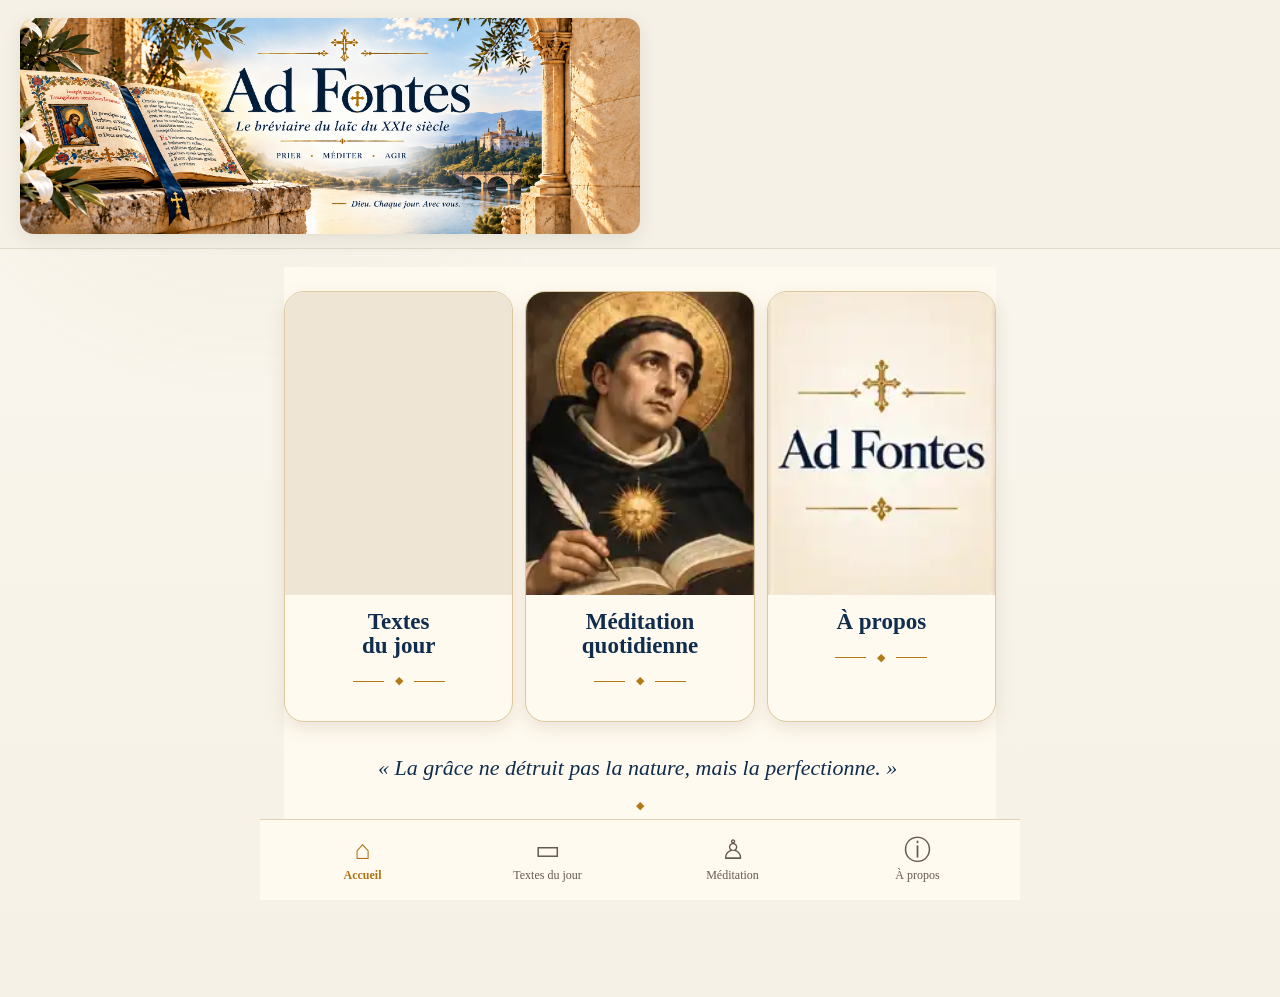
==== index.html @ ade6e5fc "Use exact artwork crops from approved homepage" ====
<!doctype html>
<html lang="fr">
<head>
  <meta charset="utf-8" />
  <meta name="viewport" content="width=device-width, initial-scale=1, viewport-fit=cover" />
  <meta name="theme-color" content="#f6f1e6" />
  <meta name="description" content="La Moelle de saint Thomas d’Aquin commentée et liturgie romaine traditionnelle (Missel 1962)." />
  <link rel="manifest" href="manifest.webmanifest" />
  <link rel="icon" href="icon.svg" type="image/svg+xml" />
  <link rel="apple-touch-icon" href="icon.svg" />
  <link rel="stylesheet" href="styles.css?v=31" />
  <title>Ad Fontes — Méditation & Liturgie</title>
</head>
<body>
  <div class="app-shell">
    <header class="topbar">
      <div class="brand-wrap">
        <img class="brand-banner" src="assets/file_0000000000c082108ce827725e006074.png?v=31" alt="Ad Fontes — Le bréviaire du laïc du XXIe siècle" />
      </div>
      <button id="installBtn" class="ghost hidden">Installer</button>
    </header>

    <main>
      <section id="view-home" class="view active" aria-labelledby="tab-home">
        <div class="home-menu home-icon-grid">
          <button class="home-tile home-image-tile" data-go="today">
            <span class="home-visual exact-home-art"><img src="assets/home-bible.webp?v=31" alt="" loading="eager"></span>
            <span class="home-tile-label"><strong>Textes<br>du jour</strong><span class="tile-ornament">◆</span></span>
          </button>
          <button class="home-tile home-image-tile" data-go="mass">
            <span class="home-visual exact-home-art"><img src="assets/home-thomas.webp?v=31" alt="" loading="eager"></span>
            <span class="home-tile-label"><strong>Méditation<br>quotidienne</strong><span class="tile-ornament">◆</span></span>
          </button>
          <button class="home-tile home-image-tile" data-go="about">
            <span class="home-visual exact-home-art"><img src="assets/home-about.webp?v=31" alt="" loading="eager"></span>
            <span class="home-tile-label"><strong>À propos</strong><span class="tile-ornament">◆</span></span>
          </button>
        </div>
        <figure class="home-quote">
          <blockquote>« La grâce ne détruit pas la nature, mais la perfectionne. »</blockquote>
          <figcaption>Saint Thomas d’Aquin · <cite>Somme théologique</cite>, I, q. 1, a. 8, ad 2</figcaption>
        </figure>
      </section>

      <section id="view-today" class="view" aria-labelledby="textsHeading">
        <div class="date-row">
          <button id="prevDay" class="round" aria-label="Jour précédent">‹</button>
          <div class="date-center">
            <p id="displayDate" class="date-label"></p>
            <input id="datePicker" type="date" aria-label="Choisir une date" />
          </div>
          <button id="nextDay" class="round" aria-label="Jour suivant">›</button>
        </div>

        <article id="liturgicalHero" class="hero-card">
          <div class="ornament">✠</div>
          <p id="liturgicalColorName" class="kicker liturgical-color-kicker" aria-live="polite">Sens de la couleur liturgique</p>
          <h2 id="feastName">Chargement…</h2>
          <p id="feastMeta" class="muted"></p>
          <p id="commemoration" class="commemoration"></p>
          <div class="source-line">Calendrier : Vetus Ordo, rubriques 1960 / missel 1962 · Source : Divinum Officium via CatéGPT</div>
        </article>

        <section class="today-mass">
          <div class="reading-shortcuts" aria-label="Accès aux lectures">
            <button class="reading-shortcut" data-reading-target="epistle"><span>✉</span><strong>Épître du jour</strong></button>
            <button class="reading-shortcut" data-reading-target="gospel"><span>✠</span><strong>Évangile du jour</strong></button>
          </div>
          <div class="section-heading-with-mini" id="textsHeading">
            <div class="section-mini bible-mini" aria-hidden="true">📖</div>
            <div class="section-title compact-title">
              <p class="eyebrow">Propre de la messe</p>
              <h2>Textes du jour</h2>
            </div>
          </div>
          <div id="massReadings" class="stack"></div>

          <div class="mass-commentary-heading thomas-heading">
            <img class="thomas-mini" src="https://commons.wikimedia.org/wiki/Special:Redirect/file/San%20tommaso%20d%27aquino%20con%20la%20summa%2C%20angelico%20san%20marco.jpg?width=160" alt="Saint Thomas d’Aquin, détail d’une fresque de Fra Angelico" loading="lazy" />
            <div>
              <p class="eyebrow">Lecture thomiste</p>
              <h2>Commentaire de saint Thomas d’Aquin</h2>
            </div>
          </div>
          <div id="massCommentary" class="stack"></div>
        </section>

      </section>

      <section id="view-mass" class="view" aria-labelledby="tab-mass">
        <div class="section-heading-with-mini meditation-heading">
          <img class="thomas-mini meditation-thomas-mini" src="https://commons.wikimedia.org/wiki/Special:Redirect/file/San%20tommaso%20d%27aquino%20con%20la%20summa%2C%20angelico%20san%20marco.jpg?width=160" alt="Saint Thomas d’Aquin, détail d’une fresque de Fra Angelico" loading="lazy" />
          <div class="section-title compact-title">
            <p class="eyebrow">La Moelle de saint Thomas d’Aquin</p>
            <h2>Méditation quotidienne</h2>
          </div>
        </div>
        <article class="card meditation-card">
          <div class="card-head">
            <div>
              <p class="kicker">La Moelle de saint Thomas d’Aquin</p>
              <h3 id="medTitle">Méditation du jour</h3>
            </div>
            <span class="badge">Texte & commentaire</span>
          </div>

          <blockquote id="medQuote"></blockquote>

          <section class="med-section source-section">
            <p class="med-section-title">Texte intégral</p>
            <div id="medText" class="prose source-text"></div>
            <p id="medSource" class="small-note"></p>
          </section>

          <div class="med-divider" aria-hidden="true">✦</div>

          <section class="med-section commentary-section">
            <p class="med-section-title">Commentaire & analyse</p>
            <div id="medAnalysis" class="prose"></div>
          </section>

          <section id="medRefs" class="references-box"></section>
          <div id="medPractice" class="practice"></div>

          <div class="actions">
            <a id="tome1Link" class="text-link" href="https://www.liberius.net/livres/La_moelle_de_saint_Thomas_d_Aquin_(tome_1)_000000942.pdf" target="_blank" rel="noopener">Tome I</a>
            <a id="tome2Link" class="text-link" href="https://www.liberius.net/livres/La_moelle_de_saint_Thomas_d_Aquin_(tome_2)_000000990.pdf" target="_blank" rel="noopener">Tome II</a>
          </div>
        </article>


      </section>

      <section id="view-about" class="view" aria-labelledby="tab-about">
        <div class="section-title">
          <p class="eyebrow">À propos</p>
        </div>
        <article class="card prose about-card">
          <div class="about-brand">
            <h2>Ad Fontes</h2>
            <p>Prier - Méditer - Agir</p>
          </div>
          <div class="about-thomas">
            <img class="about-thomas-portrait" src="https://commons.wikimedia.org/wiki/Special:Redirect/file/San%20tommaso%20d%27aquino%20con%20la%20summa%2C%20angelico%20san%20marco.jpg?width=420" alt="Saint Thomas d’Aquin, détail d’une fresque de Fra Angelico" loading="lazy" />
            <div class="about-thomas-caption"><strong>Saint Thomas d’Aquin</strong><span>vers 1225 – 7 mars 1274</span><small>Docteur commun de l’Église</small></div>
          </div>
          <p><strong>Ad Fontes</strong> — « retour aux sources » — est une application qui propose des <strong>méditations chrétiennes quotidiennes</strong>, puisées dans la pensée de <strong>saint Thomas d’Aquin</strong>, afin de nourrir l’intelligence de la foi et la vie intérieure.</p>
          <p>Revenir aujourd’hui à <strong>saint Thomas d’Aquin</strong> ne consiste pas à chercher refuge dans un système du passé, mais à se remettre à l’école d’une <strong>intelligence tout entière ordonnée au vrai et ouverte au mystère de Dieu</strong>. Son œuvre apprend à distinguer sans séparer <strong>la raison et la foi, la nature et la grâce, la connaissance du réel et sa fin surnaturelle</strong>. Elle offre ainsi à l’âme un exercice de <strong>rectitude intellectuelle</strong> qui peut devenir lui-même une école de vie intérieure.</p>
          <p>Lire saint Thomas attentivement, c’est aussi faire l’expérience d’une pensée qui ne cherche ni l’effet ni l’affirmation de soi : une pensée <strong>humble devant le réel, lumineuse dans ses distinctions, paisible dans la foi et discrètement tournée vers le Christ</strong>. Dans un temps où l’esprit est facilement dispersé entre opinions, images et discours contradictoires, cette discipline de l’intelligence aide à <strong>retrouver l’unité</strong> : comprendre pour mieux contempler, ordonner ses pensées pour mieux orienter sa vie, et laisser la vérité connue conduire peu à peu l’âme vers <strong>Celui qui en est la source et la fin</strong>.</p>
          <p>La structure liturgique du jour est chargée depuis les données du Vetus Ordo. Pour l’Épître, l’Évangile et les autres lectures bibliques, la <strong>traduction française de référence est la Bible Crampon, édition révisée de 1923</strong>, vérifiée à partir de l’édition numérisée de Wikisource. Le texte latin liturgique est conservé séparément lorsqu’il est disponible.</p>
          <p>Les commentaires sont construits à partir de <strong>l’ensemble du corpus thomiste authentique pertinent</strong> : commentaires bibliques, <em>Somme théologique</em>, <em>Somme contre les Gentils</em>, Questions disputées, Sentences, <em>Catena aurea</em>, opuscules et autres œuvres sûres de saint Thomas. Les Pères de l’Église, saint Augustin et Bossuet viennent ensuite compléter cette ossature, avec des références précises et une distinction claire entre citation directe et synthèse doctrinale.</p>
          <p>Chaque lecture biblique de la messe peut être suivie d’un <strong>commentaire spirituel sourcé</strong>, puis d’une résolution pratique.</p>
          <p>La partie <em>La Moelle de saint Thomas d’Aquin</em> présente, pour chaque journée préparée, <strong>le texte intégral de la méditation</strong>, immédiatement suivi d’un <strong>commentaire thomiste substantiel</strong>, des références et d’une résolution pratique.</p>
          <p class="small-note">Les méditations, textes Crampon et commentaires de messe sont archivés dans l’application au fur et à mesure. Les temps mobiles de l’année liturgique sont traités selon le calendrier traditionnel et non comme de simples dates fixes.</p>
          <hr>
          <h3>Sources, droits et réutilisation</h3>
          <div class="about-source-note"><strong>Cadre liturgique :</strong> Ad Fontes est centrée sur le <em>Vetus Ordo Missae</em> et la méditation thomasienne. Le calendrier retenu est celui du missel de 1962, correspondant aux rubriques de 1960.</div>
          <p><strong>Bible Crampon 1923 :</strong> l’application reproduit la traduction révisée de 1923 à partir de Wikisource, qui signale l’édition numérisée comme appartenant au domaine public. Augustin Crampon (1826–1894) est crédité comme traducteur ; l’édition de 1923 indique aussi une révision par des Pères de la Compagnie de Jésus avec la collaboration de professeurs de Saint-Sulpice.</p>
          <p><strong>La Moelle de saint Thomas d’Aquin :</strong> Ad Fontes utilise l’édition française de 1930 (P. Lethielleux), traduction publiée sans nom de traducteur (« par un religieux du même Ordre »). L’ouvrage compile des textes de saint Thomas, mort en 1274. Par prudence éditoriale, les rares passages que l’édition de 1930 signale comme empruntés à des traductions de la <em>Revue des Jeunes</em> doivent faire l’objet d’une vérification spécifique avant reproduction.</p>
          <p><strong>Vetus Ordo :</strong> les données de calendrier et le latin liturgique proviennent, via l’API CatéGPT, du projet Divinum Officium. Ce projet indique que son code et ses données sont sous licence MIT et que, à sa connaissance, les textes liturgiques sont du domaine public. Ad Fontes n’utilise pas les textes bibliques modernes de l’AELF ni ceux de « La Bible en ses Traditions ».</p>
          <p><strong>Commentaires Ad Fontes :</strong> les commentaires, synthèses et résolutions rédigés spécialement pour l’application constituent un contenu éditorial propre à Ad Fontes. Les œuvres anciennes citées restent attribuées à leurs auteurs et les liens vers les éditions consultées sont conservés.</p>
          <p class="small-note">Cette notice documente la provenance des textes et la politique éditoriale de l’application ; elle ne constitue pas un avis juridique. En droit français, la règle générale de protection patrimoniale est la vie de l’auteur plus 70 ans ; des règles particulières existent notamment pour les œuvres anonymes, collectives et certaines prorogations. Un registre détaillé des droits et de la provenance est maintenu dans le dépôt public Ad Fontes.</p>
        </article>
      </section>
    </main>

    <nav class="bottom-nav" aria-label="Navigation principale">
      <button id="tab-home" class="nav-btn active" data-view="home"><span class="nav-glyph">⌂</span><small>Accueil</small></button>
      <button id="tab-today" class="nav-btn" data-view="today"><span class="nav-glyph">▭</span><small>Textes du jour</small></button>
      <button id="tab-mass" class="nav-btn" data-view="mass"><span class="nav-glyph">♙</span><small>Méditation</small></button>
      <button id="tab-about" class="nav-btn" data-view="about"><span class="nav-glyph">ⓘ</span><small>À propos</small></button>
    </nav>
  </div>

  <script src="meditations.js?v=31"></script>
  <script src="app.js?v=31"></script>
</body>
</html>
---- styles.css ----
:root {
  --bg: #f6f1e6;
  --paper: #fffdf7;
  --ink: #1f2a24;
  --muted: #6a7069;
  --green: #24483a;
  --green-2: #315e4c;
  --gold: #a98745;
  --liturgical: #a98745;
  --line: #ded6c5;
  --shadow: 0 12px 32px rgba(44, 52, 43, .08);
  --radius: 22px;
}
* { box-sizing: border-box; }
html { background: var(--bg); }
body {
  margin: 0;
  color: var(--ink);
  background:
    radial-gradient(circle at 20% 0%, rgba(169,135,69,.09), transparent 28%),
    linear-gradient(180deg, #faf7ef 0%, var(--bg) 100%);
  font-family: Georgia, 'Times New Roman', serif;
  -webkit-font-smoothing: antialiased;
}
button, input { font: inherit; }
button { color: inherit; }
.app-shell { min-height: 100vh; padding-bottom: 96px; }
.topbar {
  position: sticky; top: 0; z-index: 20;
  display: flex; align-items: center; justify-content: space-between; gap:14px;
  padding: max(18px, env(safe-area-inset-top)) 20px 14px;
  background: rgba(246,241,230,.94);
  backdrop-filter: blur(16px);
  border-bottom: 1px solid rgba(222,214,197,.8);
}
.brand-wrap { min-width:0; flex:1; }
.brand-banner { display:block; width:min(100%, 620px); height:auto; border-radius:14px; box-shadow:0 5px 18px rgba(44,52,43,.10); }
.topbar h1 { margin: 2px 0 0; font-size: 28px; letter-spacing: .04em; font-weight: 600; }
.liturgical-banner {
  display:inline-flex; align-items:center; gap:7px;
  margin-top:8px; padding:5px 10px;
  border:1px solid color-mix(in srgb, var(--liturgical) 78%, #000 22%);
  border-radius:9px;
  background:var(--liturgical);
  color:#fffdf7;
  box-shadow:0 3px 10px rgba(31,42,36,.08);
  font-size:10px; font-weight:700; letter-spacing:.09em; text-transform:uppercase;
  transition:background-color .25s ease,border-color .25s ease,color .25s ease;
}
.liturgical-banner[data-color="blanc"] { color:#4b4337; border-color:#c8b991; }
.liturgical-banner[data-color="rose"] { color:#2d2527; }
.liturgical-swatch { width:7px; height:7px; border-radius:50%; background:currentColor; opacity:.9; box-shadow:0 0 0 1px rgba(255,255,255,.22); }
.eyebrow, .kicker { margin: 0; color: var(--gold); text-transform: uppercase; letter-spacing: .16em; font-size: 11px; font-weight: 700; }
main { max-width: 760px; margin: 0 auto; padding: 18px 16px 34px; }
.view { display: none; animation: fade .2s ease; }
.view.active { display: block; }
@keyframes fade { from { opacity: .4; transform: translateY(4px);} to {opacity:1; transform:none;} }
.date-row { display:flex; align-items:center; justify-content:space-between; gap: 12px; margin: 8px 0 16px; }
.date-center { text-align:center; flex:1; }
.date-label { margin:0 0 7px; font-size: 14px; color:var(--muted); text-transform: capitalize; }
#datePicker { border: 1px solid var(--line); background: var(--paper); padding: 8px 10px; border-radius: 12px; color:var(--ink); }
.round, .ghost { border:1px solid var(--line); background:var(--paper); border-radius:999px; min-width:42px; min-height:42px; box-shadow:0 4px 12px rgba(0,0,0,.03); }
.ghost { padding: 9px 15px; color:var(--green); font-size:14px; }
.hidden { display:none !important; }
.hero-card {
  position:relative; overflow:hidden;
  padding:20px 22px 18px;
  border-radius:22px;
  color:#fffdf7;
  background:linear-gradient(140deg, color-mix(in srgb, var(--liturgical) 90%, #000 10%), var(--liturgical));
  box-shadow:var(--shadow);
  transition:background .25s ease,color .25s ease;
}
.hero-card[data-color="blanc"] { color:#342f27; border:1px solid #d8cba8; }
.hero-card[data-color="blanc"] .muted,
.hero-card[data-color="blanc"] .source-line { color:rgba(52,47,39,.72); }
.hero-card[data-color="blanc"] .source-line { border-top-color:rgba(52,47,39,.15); }
.hero-card[data-color="blanc"] .commemoration { color:#765c26; }
.hero-card[data-color="rose"] { color:#2d2527; }
.hero-card[data-color="rose"] .muted,
.hero-card[data-color="rose"] .source-line { color:rgba(45,37,39,.72); }
.hero-card::after { content:''; position:absolute; right:-30px; top:-40px; width:170px; height:170px; border:1px solid rgba(255,255,255,.1); border-radius:50%; }
.ornament { position:absolute; top:18px; right:22px; opacity:.5; font-size:26px; }
.hero-card h2 { margin:7px 0 7px; font-size:28px; line-height:1.12; font-weight:500; }
.hero-card .muted { color:rgba(255,255,255,.78); }
.commemoration { margin: 10px 0 0; font-style:italic; color:#f0d8a4; }
.source-line { margin-top:12px; padding-top:10px; border-top:1px solid rgba(255,255,255,.14); font-size:11px; color:rgba(255,255,255,.6); }
.card { background:rgba(255,253,247,.94); border:1px solid var(--line); border-radius:var(--radius); box-shadow:var(--shadow); padding:22px; margin-top:16px; }
.card-head { display:flex; align-items:flex-start; justify-content:space-between; gap:14px; }
.card h3 { margin:6px 0 0; font-size:25px; font-weight:500; line-height:1.2; }
.badge { border:1px solid rgba(169,135,69,.35); color:#8b6b2d; background:#fff8e9; padding:6px 9px; border-radius:999px; font-size:11px; white-space:nowrap; }
blockquote { margin:18px 0; padding:16px 18px; border-left:3px solid var(--gold); background:#fbf6e9; border-radius:0 14px 14px 0; font-style:italic; line-height:1.6; }
.prose { line-height:1.72; font-size:16px; }
.prose p { margin:0 0 14px; }
.prose, .liturgical-text, blockquote, .practice, .mass-synthesis, .commentary-pending p {
  text-align:justify;
  text-justify:inter-word;
  text-align-last:left;
  hyphens:auto;
  -webkit-hyphens:auto;
  overflow-wrap:break-word;
}
.med-section { margin-top: 18px; }
.med-section-title { margin: 0 0 12px; color: var(--green); text-transform: uppercase; letter-spacing: .12em; font-size: 12px; font-weight: 700; }
.source-section { background:#fbf8ef; border:1px solid #e7dfcf; border-radius:18px; padding:18px; }
.source-text { font-size:16px; line-height:1.78; }
.source-text p:first-child::first-letter { float:left; font-size:42px; line-height:.9; margin:5px 7px 0 0; color:var(--gold); }
.med-divider { text-align:center; color:var(--gold); margin:22px 0 4px; letter-spacing:.25em; }
.commentary-section { padding-top:4px; }
.references-box { margin-top:18px; padding:16px 18px; border:1px solid var(--line); background:#f7f3e9; border-radius:15px; line-height:1.55; }
.references-box strong { color:var(--green); }
.references-box ul { margin:9px 0 0 20px; padding:0; }
.references-box li { margin:6px 0; }
.practice { margin-top:18px; padding:16px; background:#eef4ef; border-radius:15px; line-height:1.55; }
.practice strong { color:var(--green); }
.actions { display:flex; gap:18px; margin-top:16px; }
.text-link { color:var(--green-2); font-weight:700; font-size:14px; text-decoration:none; border-bottom:1px solid rgba(49,94,76,.3); }
.quick-grid { display:grid; grid-template-columns:1fr; gap:12px; margin-top:16px; }
.quick-card { text-align:left; border:1px solid var(--line); background:var(--paper); border-radius:18px; padding:18px; box-shadow:var(--shadow); }
.quick-card span { color:var(--gold); font-size:20px; display:block; margin-bottom:18px; }
.quick-card strong { display:block; font-size:18px; }
.quick-card small { color:var(--muted); }
.section-title { margin:12px 4px 18px; }
.section-title h2 { margin:5px 0 4px; font-size:32px; font-weight:500; }
.muted { color:var(--muted); }
.stack { display:grid; gap:13px; }
.reading-card { background:var(--paper); border:1px solid var(--line); border-radius:18px; padding:20px; box-shadow:var(--shadow); }
.reading-card h3 { margin:3px 0 8px; font-size:21px; font-weight:500; }
.ref { color:var(--gold); font-size:13px; font-weight:700; letter-spacing:.04em; }
.reading-card .liturgical-text { line-height:1.7; }
.latin-toggle { margin-top:14px; border:0; background:transparent; color:var(--green-2); padding:0; font-weight:700; }
.latin { display:none; margin-top:12px; padding-top:12px; border-top:1px dashed var(--line); color:#4d524e; }
.latin.open { display:block; }
.small-note { font-size:13px; color:var(--muted); }
.mass-commentary-heading { margin:32px 4px 16px; padding-top:24px; border-top:1px solid var(--line); }
.mass-commentary-heading h2 { margin:5px 0 6px; font-size:30px; font-weight:500; }
.mass-commentary-card { background:rgba(255,253,247,.98); border:1px solid var(--line); border-radius:20px; padding:22px; box-shadow:var(--shadow); }
.mass-commentary-card h3 { margin:5px 0 16px; font-size:24px; font-weight:500; line-height:1.25; }
.mass-author-label { margin:8px 0 0; color:var(--green); text-transform:uppercase; letter-spacing:.11em; font-size:11px; font-weight:700; }
.mass-sources { margin-top:20px; padding-top:16px; border-top:1px solid var(--line); font-size:14px; line-height:1.55; }
.mass-sources strong { color:var(--green); }
.mass-sources ul { margin:9px 0 0 19px; padding:0; }
.mass-sources li { margin:8px 0; }
.mass-sources a { color:var(--green-2); text-decoration:none; border-bottom:1px solid rgba(49,94,76,.25); }
.mass-synthesis { background:#f8f3e6; border:1px solid #e3d8c3; border-radius:18px; padding:20px; }
.mass-resolution { margin-top:0; }
.commentary-pending p { margin-bottom:0; color:var(--muted); line-height:1.55; }
.bottom-nav {
  position:fixed; left:50%; transform:translateX(-50%); bottom:0; z-index:30;
  width:min(760px, 100%); display:grid; grid-template-columns:repeat(3,1fr);
  padding:10px 10px max(10px, env(safe-area-inset-bottom));
  background:rgba(255,253,247,.96); backdrop-filter:blur(18px); border-top:1px solid var(--line);
}
.nav-btn { border:0; background:transparent; padding:7px 2px; color:#72776f; }
.nav-btn span { display:block; font-size:19px; margin-bottom:3px; }
.nav-btn small { font-size:11px; }
.nav-btn.active { color:var(--green); font-weight:700; }
.error { padding:18px; border:1px solid #dec7bd; background:#fff5f1; border-radius:15px; color:#7a3b2c; line-height:1.55; }
@media (min-width:680px) {
  main { padding-left:24px; padding-right:24px; }
  .hero-card { padding:24px 28px 21px; }
  .hero-card h2 { font-size:34px; }
}
@media (max-width:420px) {
  .topbar { align-items:flex-start; }
  .liturgical-banner { font-size:9px; letter-spacing:.06em; padding:5px 8px; }
}

.liturgical-color-kicker { color:var(--liturgical); transition:color .25s ease; }
@media (max-width:420px){ .brand-banner{border-radius:10px;} .topbar{padding-left:10px;padding-right:10px;} }

.hero-card p, .hero-card .source-line { text-align:justify; text-justify:inter-word; hyphens:auto; }
.liturgical-color-kicker { color:inherit; opacity:.9; }
.today-mass { position:relative; margin-top:18px; }
.compact-title { margin-bottom:12px; padding-right:48px; }
.compact-title h2 { font-size:27px; }
.section-icon.bible-mini {
  position:absolute; right:8px; top:2px; width:42px; height:42px;
  display:grid; place-items:center; font-size:25px;
  background:#fffaf0; border:1px solid #dfd3bb; border-radius:12px; box-shadow:0 4px 12px rgba(44,52,43,.06);
}
.thomas-heading { display:flex; align-items:center; gap:14px; margin-top:26px; padding-top:20px; }
.thomas-mini {
  width:58px; height:58px; flex:0 0 58px; object-fit:cover; object-position:50% 18%;
  border-radius:50%; border:2px solid #c6a660; box-shadow:0 4px 12px rgba(44,52,43,.12); background:#eee4cf;
}
.thomas-heading h2 { margin-top:3px; font-size:25px; }
.thomas-heading .muted { margin:4px 0 0; font-size:13px; line-height:1.45; text-align:justify; }
.reading-card, .mass-commentary-card { padding:18px; }
.reading-card .liturgical-text, .mass-commentary-card .prose { text-align:justify; text-justify:inter-word; hyphens:auto; }
@media (max-width:420px){
  .hero-card { padding:17px 17px 15px; border-radius:18px; }
  .hero-card h2 { font-size:25px; padding-right:24px; }
  .source-line { margin-top:10px; padding-top:9px; }
  .compact-title h2 { font-size:24px; }
  .thomas-mini { width:52px; height:52px; flex-basis:52px; }
  .thomas-heading h2 { font-size:22px; }
}

/* v13 — lecture plus aérée et miniatures alignées à gauche */
.section-heading-with-mini { display:flex; align-items:center; gap:14px; margin:18px 4px 14px; }
.section-heading-with-mini .section-title { margin:0; padding:0; flex:1; }
.section-mini.bible-mini {
  position:static; width:56px; height:56px; flex:0 0 56px;
  display:grid; place-items:center; font-size:30px;
  background:#fffaf0; border:1px solid #dfd3bb; border-radius:14px;
  box-shadow:0 4px 12px rgba(44,52,43,.07);
}
.meditation-heading { margin-top:10px; margin-bottom:8px; }
.meditation-thomas-mini { order:0; }
.liturgical-text, .prose { font-size:17px; line-height:1.9; }
.liturgical-text p, .prose p { margin:0 0 1.15em; }
.reading-card, .mass-commentary-card { padding:22px 22px 24px; }
.reading-card h3, .mass-commentary-card h3 { margin-bottom:14px; }
.stack { gap:18px; }
.reading-source, .mass-sources, #medSource {
  margin-top:18px; padding-top:10px; border-top:1px solid rgba(222,214,197,.75);
  font-size:11px; line-height:1.5; color:var(--muted);
}
.mass-sources { font-size:11px; }
.mass-sources ul { margin-top:6px; }
.source-text { font-size:17px; line-height:1.95; }
.meditation-card { padding:24px; }
@media (max-width:420px){
  .section-heading-with-mini { gap:11px; }
  .section-mini.bible-mini { width:50px; height:50px; flex-basis:50px; font-size:27px; }
  .liturgical-text, .prose, .source-text { font-size:16.5px; line-height:1.88; }
  .reading-card, .mass-commentary-card { padding:19px 18px 21px; }
  .meditation-card { padding:19px 18px 22px; }
}

/* v14 — homogénéité stricte des deux rubriques principales */
.meditation-heading {
  margin:18px 4px 14px;
  align-items:center;
}
.meditation-heading .section-title {
  margin:0;
  padding:0;
}
.meditation-heading .section-title h2,
.today-mass .section-heading-with-mini .section-title h2 {
  margin:5px 0 4px;
  font-size:27px;
  font-weight:500;
  line-height:1.18;
}
.meditation-heading .thomas-mini,
.today-mass .section-mini.bible-mini {
  width:56px;
  height:56px;
  flex:0 0 56px;
  border-radius:14px;
  border:1px solid #dfd3bb;
  box-shadow:0 4px 12px rgba(44,52,43,.07);
  background:#fffaf0;
}
.meditation-heading .thomas-mini { object-fit:cover; object-position:50% 18%; }
@media (max-width:420px){
  .meditation-heading .thomas-mini,
  .today-mass .section-mini.bible-mini {
    width:50px; height:50px; flex-basis:50px; border-radius:13px;
  }
  .meditation-heading .section-title h2,
  .today-mass .section-heading-with-mini .section-title h2 { font-size:24px; }
}

/* v15 — références et sources : taille homogène */
.reading-source,
.mass-sources,
#medSource,
.references-box,
.references-box li,
.mass-sources li,
.ref {
  font-size:11px;
  line-height:1.55;
}
.references-box {
  color:var(--muted);
}
.references-box strong,
.mass-sources strong {
  font-size:11px;
}

/* v17 — À propos : portrait et hiérarchie éditoriale */
.about-thomas {
  width:min(270px, 82%);
  margin:0 auto 26px;
  padding:12px 12px 15px;
  border:1px solid var(--line);
  border-radius:18px;
  background:#fbf8ef;
  box-shadow:0 8px 22px rgba(44,52,43,.07);
  text-align:center;
}
.about-thomas-portrait {
  display:block;
  width:100%;
  aspect-ratio:4/5;
  object-fit:cover;
  object-position:50% 18%;
  border-radius:12px;
}
.about-thomas-caption { margin-top:12px; line-height:1.4; }
.about-thomas-caption strong { display:block; font-size:20px; font-weight:600; }
.about-thomas-caption span { display:block; margin-top:4px; font-size:15px; color:var(--gold); }
.about-thomas-caption small { display:block; margin-top:3px; font-size:12px; color:var(--muted); font-style:italic; }
.about-card > p strong { font-weight:700; color:#17231d; }

/* v18 — sources À propos alignées sur les autres rubriques */
.about-source-note {
  margin-top:18px;
  padding-top:10px;
  border-top:1px solid rgba(222,214,197,.75);
  font-size:11px;
  line-height:1.55;
  color:var(--muted);
}
.about-source-note strong { font-size:11px; color:var(--green); }

/* v19 — taille uniforme du bloc Sources, droits et réutilisation */
.about-card h3 + .about-source-note,
.about-card h3 + .about-source-note ~ p,
.about-card h3 + .about-source-note ~ p.small-note {
  font-size:11px;
  line-height:1.55;
  color:var(--muted);
}
.about-card h3 + .about-source-note ~ p strong,
.about-card h3 + .about-source-note strong {
  font-size:11px;
}

/* v20 — corps de texte À propos uniforme avant les sources */
.about-card > p:not(.small-note) {
  font-size:17px;
  line-height:1.9;
}
.about-card > p.small-note {
  line-height:1.55;
}
.about-card h3 + .about-source-note ~ p,
.about-card h3 + .about-source-note ~ p.small-note {
  font-size:11px;
  line-height:1.55;
}
@media (max-width:420px){
  .about-card > p:not(.small-note) {
    font-size:16.5px;
    line-height:1.88;
  }
  .about-card h3 + .about-source-note ~ p,
  .about-card h3 + .about-source-note ~ p.small-note {
    font-size:11px;
    line-height:1.55;
  }
}

/* v21 — identité Ad Fontes dans À propos */
.about-brand {
  margin:0 0 24px;
  padding-bottom:16px;
  border-bottom:1px solid rgba(169,135,69,.65);
}
.about-brand h2 {
  margin:0;
  font-size:38px;
  line-height:1.1;
  font-weight:600;
  color:#172b3e;
  letter-spacing:.01em;
}
.about-brand p {
  margin:7px 0 0 !important;
  font-size:21px !important;
  line-height:1.35 !important;
  font-style:italic;
  color:#8b6426;
}
@media (max-width:420px){
  .about-brand h2 { font-size:34px; }
  .about-brand p { font-size:19px !important; }
}

/* v23 — accueil sobre et navigation par grandes rubriques */
.home-intro { text-align:center; padding:18px 8px 10px; }
.home-intro h2 { margin:10px auto 0; max-width:520px; font-size:28px; line-height:1.2; font-weight:500; }
.home-menu { display:grid; gap:14px; margin:24px 0 12px; }
.home-tile {
  width:100%; display:grid; grid-template-columns:64px 1fr 24px; align-items:center; gap:16px;
  padding:18px; border:1px solid var(--line); border-radius:20px; background:rgba(255,253,247,.96);
  color:var(--ink); text-align:left; box-shadow:0 8px 24px rgba(44,52,43,.06); cursor:pointer;
}
.home-tile:active { transform:translateY(1px); }
.home-icon {
  width:58px; height:58px; display:grid; place-items:center; border-radius:16px;
  background:#fbf6e9; border:1px solid #e2d6bc; font-size:29px; color:var(--green);
}
.home-tile strong { display:block; font-size:20px; font-weight:600; line-height:1.2; }
.home-tile small { display:block; margin-top:5px; color:var(--muted); font-size:13px; line-height:1.35; }
.home-arrow { color:var(--gold); font-size:30px; font-weight:300; text-align:right; }
.reading-shortcuts { display:grid; grid-template-columns:1fr 1fr; gap:12px; margin:20px 0 18px; }
.reading-shortcut {
  border:1px solid var(--line); background:var(--paper); border-radius:17px; padding:16px 10px;
  display:flex; flex-direction:column; align-items:center; gap:8px; color:var(--green);
  box-shadow:0 5px 16px rgba(44,52,43,.05); cursor:pointer;
}
.reading-shortcut span { font-size:26px; color:var(--gold); }
.reading-shortcut strong { font-size:15px; font-weight:600; }
.reading-card { scroll-margin-top:150px; }
@media (max-width:420px){
  .home-intro h2 { font-size:25px; }
  .home-tile { grid-template-columns:56px 1fr 20px; gap:13px; padding:16px; }
  .home-icon { width:52px; height:52px; font-size:26px; }
  .home-tile strong { font-size:18px; }
  .reading-shortcut { padding:14px 8px; }
}

/* v24 — restauration des rubriques principales dans la navigation */
.bottom-nav { grid-template-columns:repeat(4,1fr); }
.nav-btn small { display:block; line-height:1.15; }
@media (max-width:420px){
  .bottom-nav { padding-left:5px; padding-right:5px; }
  .nav-btn { padding-left:1px; padding-right:1px; }
  .nav-btn small { font-size:9.5px; }
}

/* v27 — accueil en trois grandes icônes illustrées */
.home-icon-grid { grid-template-columns:repeat(3,1fr); gap:14px; align-items:stretch; }
.home-image-tile {
  display:flex; flex-direction:column; gap:0; padding:0; overflow:hidden; min-width:0;
  border-radius:20px; text-align:center; background:#fffaf0; border:1px solid #dcc99e;
}
.home-visual { width:100%; aspect-ratio:4/5; display:block; overflow:hidden; background:#eee5d4; }
.home-visual img { width:100%; height:100%; display:block; object-fit:cover; }
.home-image-tile:nth-child(2) .home-visual img { object-position:50% 18%; }
.home-image-tile:nth-child(3) .home-visual img { object-position:center; }
.home-tile-label { display:block; padding:16px 8px 18px; width:100%; }
.home-image-tile .home-tile-label strong { font-size:19px; line-height:1.15; color:#172b3e; }
.home-image-tile .home-tile-label small { margin-top:7px; font-size:11px; }
.bible-visual {
  display:grid; place-items:center; padding:14%; position:relative;
  background:radial-gradient(circle at 72% 24%,#8c6940 0,#4b3021 38%,#241713 100%);
}
.bible-book {
  width:82%; height:88%; border-radius:6px 11px 11px 6px; transform:rotate(-4deg);
  display:flex; flex-direction:column; align-items:center; justify-content:center; gap:12px;
  background:linear-gradient(105deg,#291b16,#4b2b20 45%,#251813); color:#d9b568;
  border:2px solid #b08a45; box-shadow:9px 9px 15px rgba(0,0,0,.38),inset 0 0 0 5px #342019;
}
.bible-book::before { content:""; position:absolute; inset:9px; border:1px solid #9f793f; border-radius:3px 7px 7px 3px; }
.bible-cross { font-size:35px; line-height:1; z-index:1; }
.bible-title { z-index:1; font-size:12px; line-height:1.35; letter-spacing:.13em; font-weight:700; }
.home-quote { margin:34px auto 8px; max-width:560px; text-align:center; color:#473b31; }
.home-quote blockquote { margin:0; padding:0; border:0; background:transparent; border-radius:0; text-align:center; font-size:21px; line-height:1.45; }
.home-quote figcaption { margin-top:12px; color:var(--gold); font-size:11px; letter-spacing:.06em; }
@media (max-width:520px){
  .home-icon-grid { gap:8px; }
  .home-image-tile { border-radius:15px; }
  .home-tile-label { padding:12px 5px 14px; }
  .home-image-tile .home-tile-label strong { font-size:15px; }
  .home-image-tile .home-tile-label small { display:none; }
  .bible-cross { font-size:28px; }
  .bible-title { font-size:9px; }
  .home-quote blockquote { font-size:18px; }
}

/* v28 — accueil final approuvé */
.bible-photo {
  position:relative; display:grid; place-items:center; overflow:hidden; padding:10%;
  background:radial-gradient(circle at 78% 20%,#d2a45f 0 3%,#725035 18%,#2a1b16 62%,#17100e 100%);
}
.bible-photo::after {
  content:""; position:absolute; right:13%; top:8%; width:8px; height:42%; border-radius:50%;
  background:rgba(255,226,154,.75); filter:blur(5px); box-shadow:0 0 18px rgba(255,209,113,.75);
}
.bible-photo-book {
  position:relative; z-index:1; width:83%; height:90%; transform:rotate(-5deg);
  display:flex; flex-direction:column; align-items:center; justify-content:center; gap:12px;
  color:#d7ae58; background:linear-gradient(105deg,#1b1412,#38231b 48%,#160f0e);
  border:2px solid #b98c42; border-radius:5px 10px 10px 5px;
  box-shadow:10px 12px 18px rgba(0,0,0,.45), inset 0 0 0 6px #241713;
}
.bible-photo-book::before { content:""; position:absolute; inset:9px; border:1px solid #a87b39; border-radius:3px 7px 7px 3px; }
.bible-photo-cross { z-index:1; font-size:39px; line-height:1; }
.bible-photo-title { z-index:1; font-size:12px; line-height:1.4; letter-spacing:.12em; font-weight:700; }
.bible-rosary { position:absolute; z-index:2; right:10%; bottom:6%; color:#b8a386; font-size:19px; transform:rotate(16deg); }
.thomas-home-portrait img { object-position:50% 8% !important; transform:scale(1.16); transform-origin:50% 20%; }
.about-logo-card {
  display:flex; flex-direction:column; align-items:center; justify-content:center; gap:17px;
  background:linear-gradient(145deg,#fffdf8,#f5ead7); color:#102d4d; padding:12px;
}
.about-logo-cross { color:#b27b18; font-size:38px; line-height:1; }
.about-logo-wordmark { font-family:Georgia,'Times New Roman',serif; font-size:31px; line-height:1; white-space:nowrap; letter-spacing:-.035em; }
.about-logo-ornament { color:#b27b18; font-size:13px; position:relative; }
.about-logo-ornament::before,.about-logo-ornament::after { content:""; position:absolute; top:50%; width:38px; height:1px; background:#b27b18; }
.about-logo-ornament::before { right:22px; } .about-logo-ornament::after { left:22px; }
@media (max-width:520px){
  .bible-photo-cross { font-size:29px; }
  .bible-photo-title { font-size:9px; }
  .about-logo-cross { font-size:27px; }
  .about-logo-wordmark { font-size:21px; }
  .about-logo-ornament::before,.about-logo-ornament::after { width:24px; }
}

/* v29 — page d'accueil calée sur la maquette approuvée */
#view-home { padding-top:24px; padding-bottom:24px; }
#view-home .home-icon-grid { margin:0; gap:12px; }
#view-home .home-image-tile { border-radius:20px; box-shadow:0 7px 18px rgba(95,65,27,.12); }
#view-home .home-visual { aspect-ratio:3/4; }
#view-home .home-tile-label { min-height:126px; padding:15px 5px 13px; display:flex; flex-direction:column; justify-content:flex-start; align-items:center; }
#view-home .home-image-tile .home-tile-label strong {
  font-family:Georgia,'Times New Roman',serif; font-size:23px; line-height:1.02; font-weight:600; color:#102d4d;
}
.tile-ornament { position:relative; display:block; margin-top:18px; color:#b27b18; font-size:11px; line-height:1; }
.tile-ornament::before,.tile-ornament::after { content:""; position:absolute; top:50%; width:31px; height:1px; background:#b27b18; }
.tile-ornament::before { right:19px; } .tile-ornament::after { left:19px; }
#view-home .home-quote { margin:31px auto 3px; padding:0 18px; }
#view-home .home-quote blockquote {
  font-family:Georgia,'Times New Roman',serif; font-size:22px; line-height:1.35; font-style:italic; color:#102d4d;
}
#view-home .home-quote figcaption { margin-top:14px; color:#102d4d; font-family:Georgia,'Times New Roman',serif; line-height:1.6; letter-spacing:.04em; }
#view-home .home-quote figcaption::before { content:"◆"; display:block; margin:0 auto 8px; color:#b27b18; }
.bottom-nav { background:#fffaf0; border-top:1px solid #e2d2b1; }
.nav-btn { font-family:Georgia,'Times New Roman',serif; color:#655a50; }
.nav-btn .nav-glyph { display:block; font-size:27px; line-height:1; margin-bottom:5px; }
.nav-btn.active { color:#ad7416; }
.nav-btn small { font-family:Georgia,'Times New Roman',serif; font-size:12px; }
@media(max-width:520px){
  #view-home { padding:18px 3px 20px; }
  #view-home .home-icon-grid { gap:7px; }
  #view-home .home-image-tile { border-radius:14px; }
  #view-home .home-tile-label { min-height:94px; padding:11px 3px 9px; }
  #view-home .home-image-tile .home-tile-label strong { font-size:16px; }
  .tile-ornament { margin-top:13px; }
  .tile-ornament::before,.tile-ornament::after { width:20px; }
  #view-home .home-quote { margin-top:24px; }
  #view-home .home-quote blockquote { font-size:18px; }
  .nav-btn .nav-glyph { font-size:23px; }
  .nav-btn small { font-size:10px; }
}

/* v30 — finitions de la maquette approuvée */
#view-home { background:#fffaf0; }
#view-home .home-icon-grid { max-width:760px; margin-left:auto; margin-right:auto; }
.approved-bible { background:radial-gradient(circle at 82% 18%,#a87842 0 4%,#53341f 22%,#211511 66%,#120c0a 100%); }
.approved-bible .bible-photo-book { width:86%; height:91%; transform:rotate(-5deg); }
.bible-candle { position:absolute; right:12%; top:5%; width:8px; height:27%; border-radius:6px 6px 2px 2px; background:#e6d0a4; box-shadow:0 0 15px #e2a955; }
.bible-candle::before { content:""; position:absolute; left:-2px; top:-12px; width:12px; height:16px; border-radius:50% 50% 45% 45%; background:#ffc95e; box-shadow:0 0 14px #ffb43d; }
.bible-beads { position:absolute; z-index:3; left:7%; bottom:5%; color:#80684d; font-size:8px; letter-spacing:1px; transform:rotate(4deg); }
.approved-thomas img { object-position:50% 10% !important; transform:scale(1.28); transform-origin:50% 18%; filter:saturate(.9) contrast(1.04); }
.about-logo-card { background:linear-gradient(145deg,#fffdf9,#fbf2e3); }
.about-logo-wordmark { color:#102d4d; font-size:34px; }
#view-home .home-quote figcaption { text-transform:none; }
#view-home .home-quote figcaption cite { font-style:italic; }
@media(max-width:520px){
  .approved-thomas img { transform:scale(1.23); }
  .about-logo-wordmark { font-size:22px; }
}
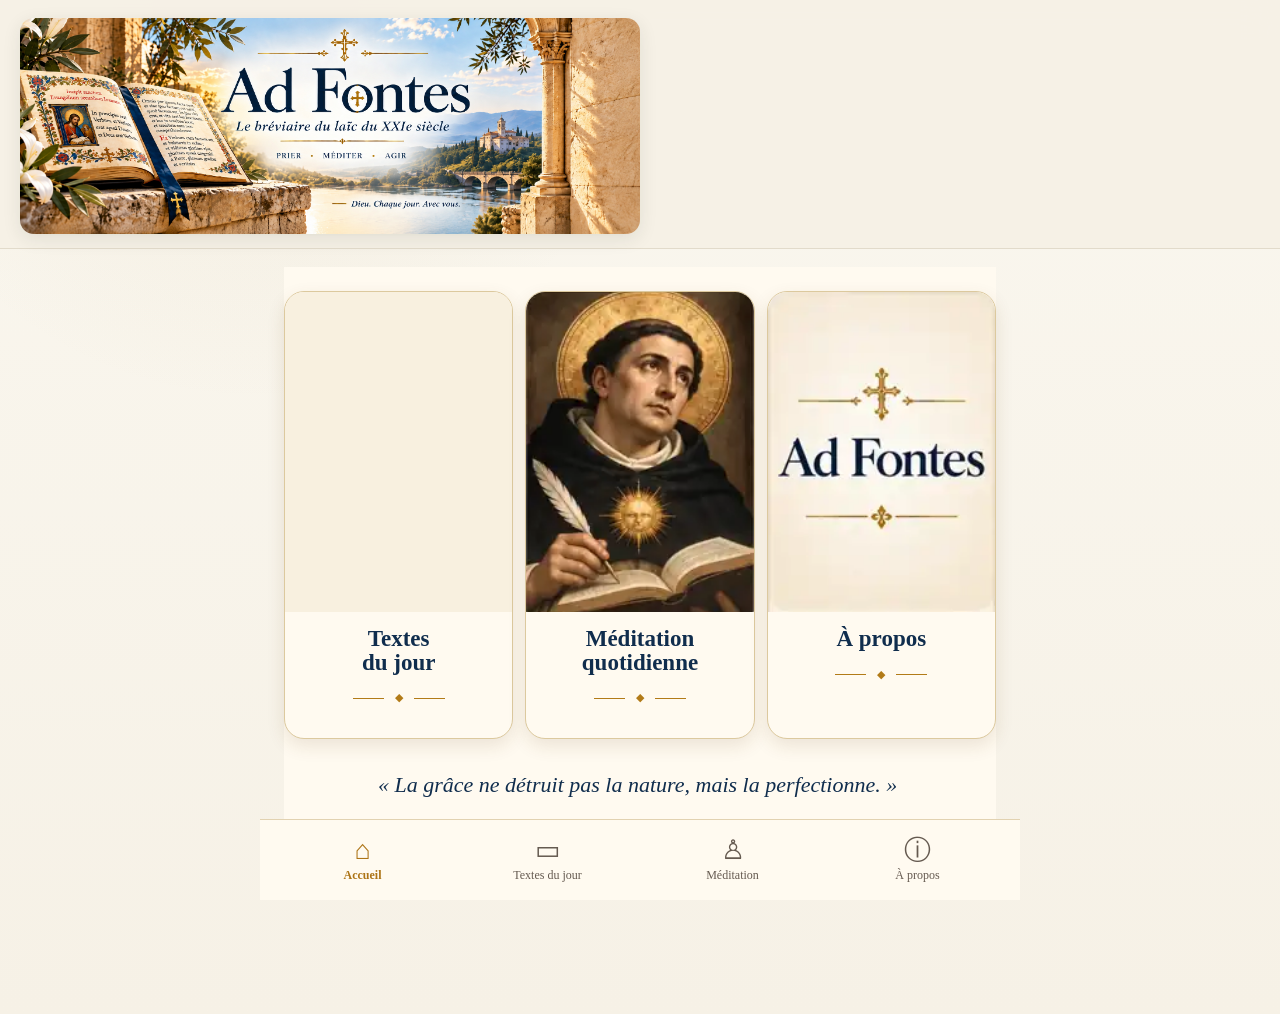
==== commit 769bb5e4: "Force exact approved home artwork assets" ====
--- a/index.html
+++ b/index.html
@@ -8,14 +8,14 @@
   <link rel="manifest" href="manifest.webmanifest" />
   <link rel="icon" href="icon.svg" type="image/svg+xml" />
   <link rel="apple-touch-icon" href="icon.svg" />
-  <link rel="stylesheet" href="styles.css?v=31" />
+  <link rel="stylesheet" href="styles.css?v=32" />
   <title>Ad Fontes — Méditation & Liturgie</title>
 </head>
 <body>
   <div class="app-shell">
     <header class="topbar">
       <div class="brand-wrap">
-        <img class="brand-banner" src="assets/file_0000000000c082108ce827725e006074.png?v=31" alt="Ad Fontes — Le bréviaire du laïc du XXIe siècle" />
+        <img class="brand-banner" src="assets/file_0000000000c082108ce827725e006074.png?v=32" alt="Ad Fontes — Le bréviaire du laïc du XXIe siècle" />
       </div>
       <button id="installBtn" class="ghost hidden">Installer</button>
     </header>
@@ -24,15 +24,15 @@
       <section id="view-home" class="view active" aria-labelledby="tab-home">
         <div class="home-menu home-icon-grid">
           <button class="home-tile home-image-tile" data-go="today">
-            <span class="home-visual exact-home-art"><img src="assets/home-bible.webp?v=31" alt="" loading="eager"></span>
+            <span class="home-visual exact-home-art exact-bible" aria-hidden="true"><img src="./assets/home-bible.webp?v=32" alt=""></span>
             <span class="home-tile-label"><strong>Textes<br>du jour</strong><span class="tile-ornament">◆</span></span>
           </button>
           <button class="home-tile home-image-tile" data-go="mass">
-            <span class="home-visual exact-home-art"><img src="assets/home-thomas.webp?v=31" alt="" loading="eager"></span>
+            <span class="home-visual exact-home-art exact-thomas" aria-hidden="true"><img src="./assets/home-thomas.webp?v=32" alt=""></span>
             <span class="home-tile-label"><strong>Méditation<br>quotidienne</strong><span class="tile-ornament">◆</span></span>
           </button>
           <button class="home-tile home-image-tile" data-go="about">
-            <span class="home-visual exact-home-art"><img src="assets/home-about.webp?v=31" alt="" loading="eager"></span>
+            <span class="home-visual exact-home-art exact-about" aria-hidden="true"><img src="./assets/home-about.webp?v=32" alt=""></span>
             <span class="home-tile-label"><strong>À propos</strong><span class="tile-ornament">◆</span></span>
           </button>
         </div>
@@ -172,7 +172,7 @@
     </nav>
   </div>
 
-  <script src="meditations.js?v=31"></script>
-  <script src="app.js?v=31"></script>
+  <script src="meditations.js?v=32"></script>
+  <script src="app.js?v=32"></script>
 </body>
 </html>
--- a/styles.css
+++ b/styles.css
@@ -559,3 +559,8 @@
   .approved-thomas img { transform:scale(1.23); }
   .about-logo-wordmark { font-size:22px; }
 }
+
+/* v31 — visuels exacts extraits de la maquette validée */
+.exact-home-art { aspect-ratio:310/436 !important; background:#f8f0df; }
+.exact-home-art img { width:100%; height:100%; object-fit:cover; display:block; transform:none !important; filter:none !important; }
+#view-home .home-image-tile { background:#fffaf0; }
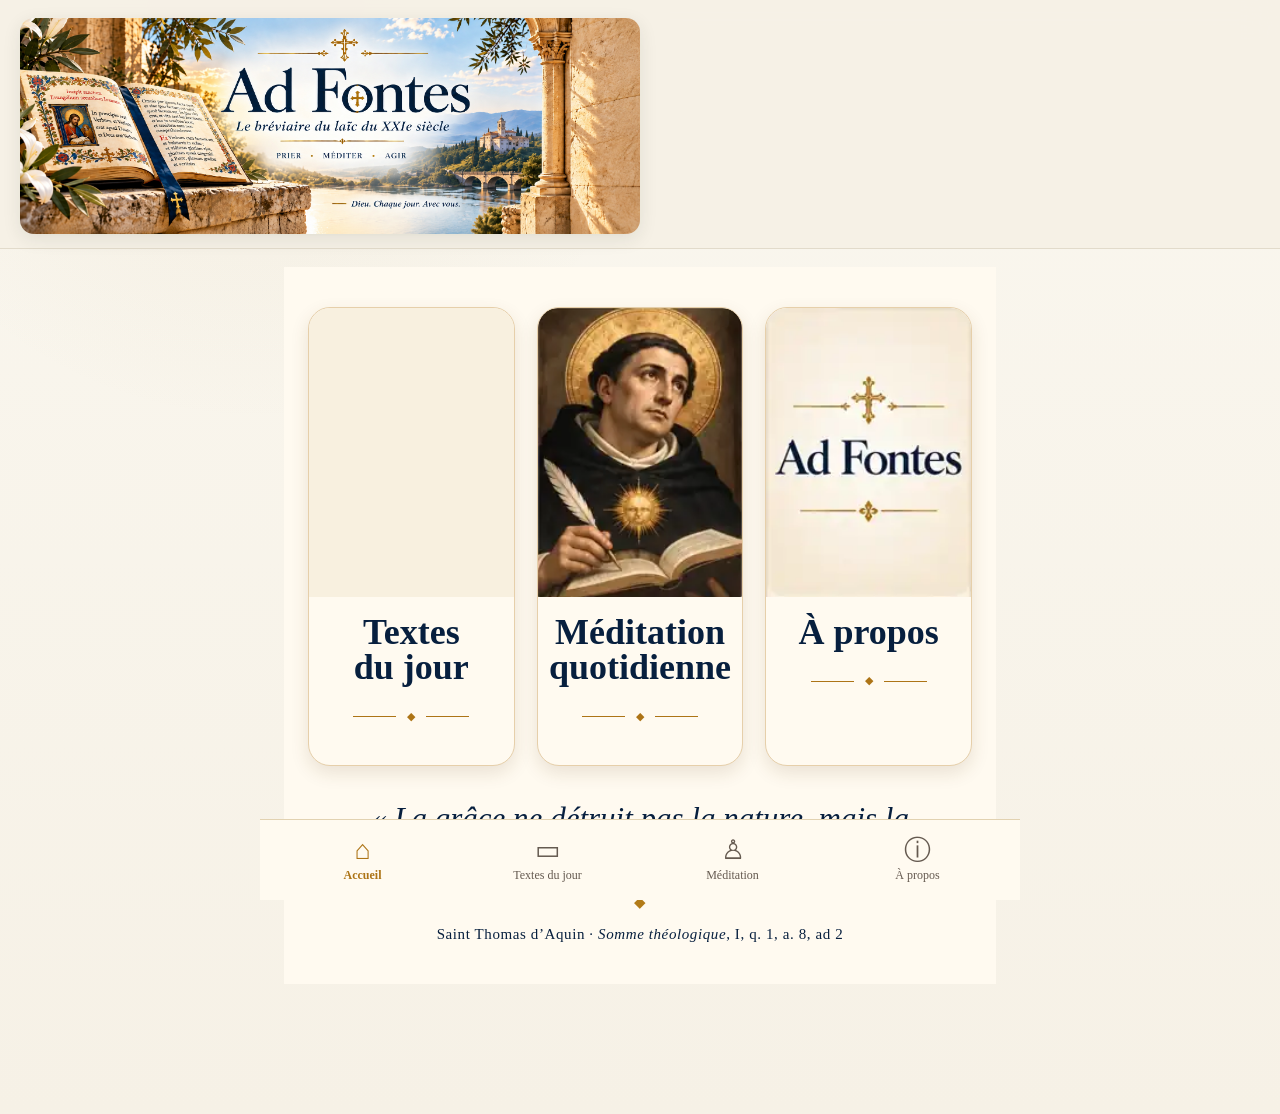
==== commit f574ee77: "v33: align home screen with approved reference" ====
--- a/index.html
+++ b/index.html
@@ -8,14 +8,14 @@
   <link rel="manifest" href="manifest.webmanifest" />
   <link rel="icon" href="icon.svg" type="image/svg+xml" />
   <link rel="apple-touch-icon" href="icon.svg" />
-  <link rel="stylesheet" href="styles.css?v=32" />
+  <link rel="stylesheet" href="styles.css?v=33" />
   <title>Ad Fontes — Méditation & Liturgie</title>
 </head>
 <body>
   <div class="app-shell">
     <header class="topbar">
       <div class="brand-wrap">
-        <img class="brand-banner" src="assets/file_0000000000c082108ce827725e006074.png?v=32" alt="Ad Fontes — Le bréviaire du laïc du XXIe siècle" />
+        <img class="brand-banner" src="assets/file_0000000000c082108ce827725e006074.png?v=33" alt="Ad Fontes — Le bréviaire du laïc du XXIe siècle" />
       </div>
       <button id="installBtn" class="ghost hidden">Installer</button>
     </header>
@@ -24,15 +24,15 @@
       <section id="view-home" class="view active" aria-labelledby="tab-home">
         <div class="home-menu home-icon-grid">
           <button class="home-tile home-image-tile" data-go="today">
-            <span class="home-visual exact-home-art exact-bible" aria-hidden="true"><img src="./assets/home-bible.webp?v=32" alt=""></span>
+            <span class="home-visual exact-home-art exact-bible" aria-hidden="true"><img src="./assets/home-bible.webp?v=33" alt=""></span>
             <span class="home-tile-label"><strong>Textes<br>du jour</strong><span class="tile-ornament">◆</span></span>
           </button>
           <button class="home-tile home-image-tile" data-go="mass">
-            <span class="home-visual exact-home-art exact-thomas" aria-hidden="true"><img src="./assets/home-thomas.webp?v=32" alt=""></span>
+            <span class="home-visual exact-home-art exact-thomas" aria-hidden="true"><img src="./assets/home-thomas.webp?v=33" alt=""></span>
             <span class="home-tile-label"><strong>Méditation<br>quotidienne</strong><span class="tile-ornament">◆</span></span>
           </button>
           <button class="home-tile home-image-tile" data-go="about">
-            <span class="home-visual exact-home-art exact-about" aria-hidden="true"><img src="./assets/home-about.webp?v=32" alt=""></span>
+            <span class="home-visual exact-home-art exact-about" aria-hidden="true"><img src="./assets/home-about.webp?v=33" alt=""></span>
             <span class="home-tile-label"><strong>À propos</strong><span class="tile-ornament">◆</span></span>
           </button>
         </div>
@@ -172,7 +172,7 @@
     </nav>
   </div>
 
-  <script src="meditations.js?v=32"></script>
-  <script src="app.js?v=32"></script>
+  <script src="meditations.js?v=33"></script>
+  <script src="app.js?v=33"></script>
 </body>
 </html>
--- a/styles.css
+++ b/styles.css
@@ -564,3 +564,50 @@
 .exact-home-art { aspect-ratio:310/436 !important; background:#f8f0df; }
 .exact-home-art img { width:100%; height:100%; object-fit:cover; display:block; transform:none !important; filter:none !important; }
 #view-home .home-image-tile { background:#fffaf0; }
+
+/* v32 — reproduction stricte de l'écran de référence */
+#view-home { background:#fffaf0 !important; padding:40px 24px 32px !important; }
+#view-home .home-icon-grid {
+  display:grid !important; grid-template-columns:repeat(3,minmax(0,1fr)) !important;
+  gap:22px !important; max-width:960px !important; margin:0 auto !important;
+}
+#view-home .home-image-tile {
+  display:flex !important; flex-direction:column !important; padding:0 !important; overflow:hidden !important;
+  border:1px solid #e6cfaa !important; border-radius:22px !important; background:#fffaf0 !important;
+  box-shadow:0 7px 18px rgba(95,65,27,.13) !important;
+}
+#view-home .exact-home-art {
+  display:block !important; width:100% !important; aspect-ratio:307/433 !important; padding:0 !important;
+  overflow:hidden !important; border:0 !important; border-radius:20px 20px 0 0 !important;
+  background-size:cover !important; background-position:center !important; background-repeat:no-repeat !important;
+}
+#view-home .exact-bible { background-image:url('./assets/home-bible.webp?v=32') !important; }
+#view-home .exact-thomas { background-image:url('./assets/home-thomas.webp?v=32') !important; }
+#view-home .exact-about { background-image:url('./assets/home-about.webp?v=32') !important; }
+#view-home .exact-home-art img {
+  display:block !important; width:100% !important; height:100% !important; object-fit:cover !important;
+  opacity:1 !important; visibility:visible !important; transform:none !important; filter:none !important;
+}
+#view-home .home-tile-label { min-height:168px !important; padding:18px 8px 16px !important; }
+#view-home .home-image-tile .home-tile-label strong {
+  font-family:Georgia,'Times New Roman',serif !important; font-size:36px !important; line-height:.98 !important;
+  color:#071f3e !important; font-weight:600 !important;
+}
+#view-home .tile-ornament { margin-top:25px !important; color:#ad7416 !important; }
+#view-home .tile-ornament::before,#view-home .tile-ornament::after { width:43px !important; background:#ad7416 !important; }
+#view-home .home-quote { max-width:720px !important; margin:34px auto 6px !important; }
+#view-home .home-quote blockquote { font-size:31px !important; line-height:1.22 !important; color:#071f3e !important; }
+#view-home .home-quote figcaption { font-size:15px !important; color:#071f3e !important; }
+@media(max-width:600px){
+  #view-home { padding:20px 10px 24px !important; }
+  #view-home .home-icon-grid { gap:8px !important; }
+  #view-home .home-image-tile { border-radius:14px !important; }
+  #view-home .exact-home-art { border-radius:13px 13px 0 0 !important; }
+  #view-home .home-tile-label { min-height:108px !important; padding:11px 3px 10px !important; }
+  #view-home .home-image-tile .home-tile-label strong { font-size:20px !important; }
+  #view-home .tile-ornament { margin-top:15px !important; }
+  #view-home .tile-ornament::before,#view-home .tile-ornament::after { width:24px !important; }
+  #view-home .home-quote { margin-top:25px !important; padding:0 12px !important; }
+  #view-home .home-quote blockquote { font-size:20px !important; }
+  #view-home .home-quote figcaption { font-size:11px !important; }
+}
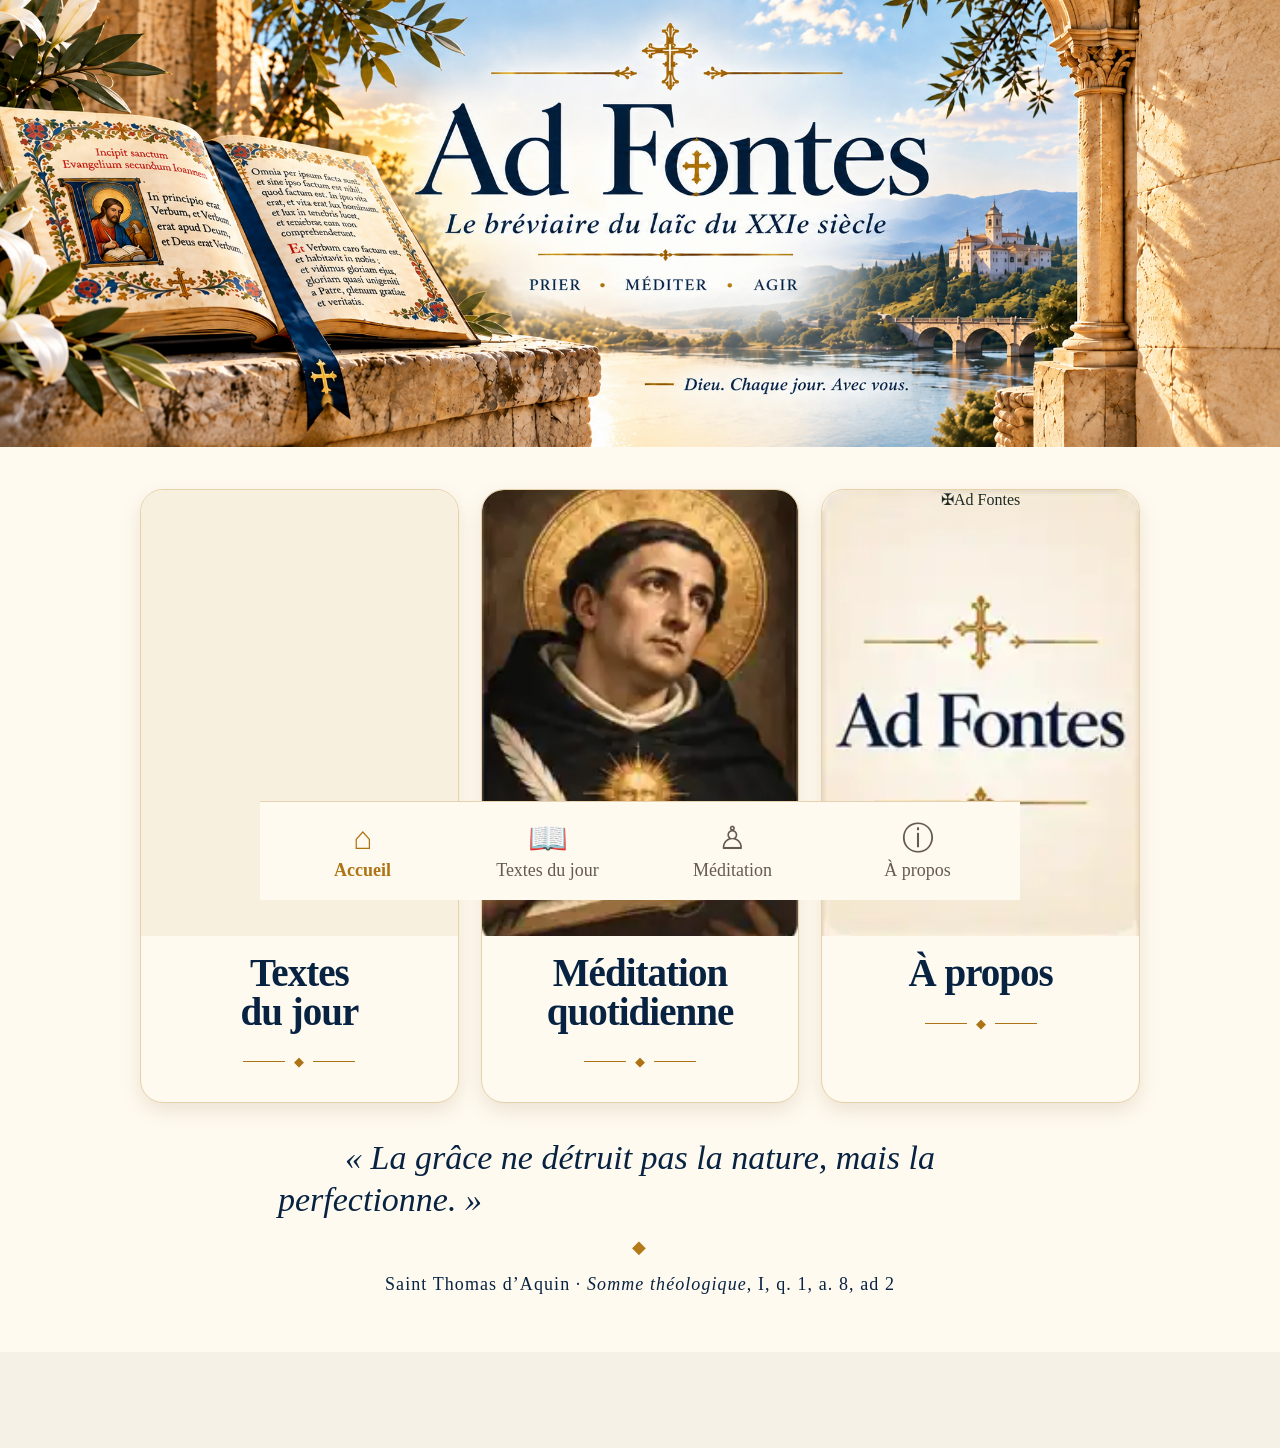
==== commit a1f65899: "v34: refine About artwork and symbolic navigation" ====
--- a/index.html
+++ b/index.html
@@ -8,14 +8,14 @@
   <link rel="manifest" href="manifest.webmanifest" />
   <link rel="icon" href="icon.svg" type="image/svg+xml" />
   <link rel="apple-touch-icon" href="icon.svg" />
-  <link rel="stylesheet" href="styles.css?v=33" />
+  <link rel="stylesheet" href="styles.css?v=34" />
   <title>Ad Fontes — Méditation & Liturgie</title>
 </head>
 <body>
   <div class="app-shell">
     <header class="topbar">
       <div class="brand-wrap">
-        <img class="brand-banner" src="assets/file_0000000000c082108ce827725e006074.png?v=33" alt="Ad Fontes — Le bréviaire du laïc du XXIe siècle" />
+        <img class="brand-banner" src="assets/file_0000000000c082108ce827725e006074.png?v=34" alt="Ad Fontes — Le bréviaire du laïc du XXIe siècle" />
       </div>
       <button id="installBtn" class="ghost hidden">Installer</button>
     </header>
@@ -24,15 +24,15 @@
       <section id="view-home" class="view active" aria-labelledby="tab-home">
         <div class="home-menu home-icon-grid">
           <button class="home-tile home-image-tile" data-go="today">
-            <span class="home-visual exact-home-art exact-bible" aria-hidden="true"><img src="./assets/home-bible.webp?v=33" alt=""></span>
+            <span class="home-visual exact-home-art exact-bible" aria-hidden="true"><img src="./assets/home-bible.webp?v=34" alt=""></span>
             <span class="home-tile-label"><strong>Textes<br>du jour</strong><span class="tile-ornament">◆</span></span>
           </button>
           <button class="home-tile home-image-tile" data-go="mass">
-            <span class="home-visual exact-home-art exact-thomas" aria-hidden="true"><img src="./assets/home-thomas.webp?v=33" alt=""></span>
+            <span class="home-visual exact-home-art exact-thomas" aria-hidden="true"><img src="./assets/home-thomas.webp?v=34" alt=""></span>
             <span class="home-tile-label"><strong>Méditation<br>quotidienne</strong><span class="tile-ornament">◆</span></span>
           </button>
           <button class="home-tile home-image-tile" data-go="about">
-            <span class="home-visual exact-home-art exact-about" aria-hidden="true"><img src="./assets/home-about.webp?v=33" alt=""></span>
+            <span class="home-visual exact-home-art exact-about banner-about" aria-hidden="true"><span class="about-overlay"><span class="about-cross">✠</span><span>Ad Fontes</span></span></span>
             <span class="home-tile-label"><strong>À propos</strong><span class="tile-ornament">◆</span></span>
           </button>
         </div>
@@ -165,14 +165,14 @@
     </main>
 
     <nav class="bottom-nav" aria-label="Navigation principale">
-      <button id="tab-home" class="nav-btn active" data-view="home"><span class="nav-glyph">⌂</span><small>Accueil</small></button>
-      <button id="tab-today" class="nav-btn" data-view="today"><span class="nav-glyph">▭</span><small>Textes du jour</small></button>
-      <button id="tab-mass" class="nav-btn" data-view="mass"><span class="nav-glyph">♙</span><small>Méditation</small></button>
-      <button id="tab-about" class="nav-btn" data-view="about"><span class="nav-glyph">ⓘ</span><small>À propos</small></button>
+      <button id="tab-home" class="nav-btn active" data-view="home"><span class="nav-glyph nav-home-icon" aria-hidden="true">⌂</span><small>Accueil</small></button>
+      <button id="tab-today" class="nav-btn" data-view="today"><span class="nav-glyph nav-bible-icon" aria-hidden="true">📖</span><small>Textes du jour</small></button>
+      <button id="tab-mass" class="nav-btn" data-view="mass"><span class="nav-glyph nav-thomas-icon" aria-hidden="true">♙</span><small>Méditation</small></button>
+      <button id="tab-about" class="nav-btn" data-view="about"><span class="nav-glyph nav-about-icon" aria-hidden="true">ⓘ</span><small>À propos</small></button>
     </nav>
   </div>
 
-  <script src="meditations.js?v=33"></script>
-  <script src="app.js?v=33"></script>
+  <script src="meditations.js?v=34"></script>
+  <script src="app.js?v=34"></script>
 </body>
 </html>
--- a/styles.css
+++ b/styles.css
@@ -611,3 +611,76 @@
   #view-home .home-quote blockquote { font-size:20px !important; }
   #view-home .home-quote figcaption { font-size:11px !important; }
 }
+
+
+/* v33 — accueil fidèle aux proportions de la maquette de référence */
+body:has(#view-home.active) .topbar{
+  position:relative !important; top:auto !important; padding:0 !important;
+  background:#fffaf0 !important; border:0 !important; backdrop-filter:none !important;
+}
+body:has(#view-home.active) .brand-wrap{width:100% !important;}
+body:has(#view-home.active) .brand-banner{
+  width:100% !important; max-width:none !important; border-radius:0 !important;
+  box-shadow:none !important; display:block !important;
+}
+body:has(#view-home.active) main{
+  max-width:none !important; width:100% !important; padding:0 !important; margin:0 !important;
+  background:#fffaf0 !important;
+}
+#view-home{
+  width:100% !important; padding:42px 34px 34px !important; background:#fffaf0 !important;
+}
+#view-home .home-icon-grid{
+  width:100% !important; max-width:1000px !important; margin:0 auto !important;
+  grid-template-columns:repeat(3,minmax(0,1fr)) !important; gap:22px !important;
+}
+#view-home .home-image-tile{
+  min-width:0 !important; border-radius:23px !important; border:1.5px solid #e8d0a8 !important;
+  box-shadow:0 8px 20px rgba(111,75,27,.13) !important; background:#fffaf0 !important;
+}
+#view-home .exact-home-art{
+  width:100% !important; aspect-ratio:307/433 !important; border-radius:21px 21px 0 0 !important;
+}
+#view-home .exact-home-art img{
+  width:100% !important; height:100% !important; object-fit:cover !important;
+  object-position:center center !important;
+}
+#view-home .home-tile-label{
+  min-height:166px !important; padding:18px 6px 17px !important;
+  display:flex !important; flex-direction:column !important; align-items:center !important;
+}
+#view-home .home-image-tile .home-tile-label strong{
+  font-size:clamp(24px,3.55vw,39px) !important; line-height:.98 !important;
+  font-weight:600 !important; letter-spacing:-.025em !important; color:#082342 !important;
+}
+#view-home .tile-ornament{margin-top:24px !important; font-size:13px !important;}
+#view-home .tile-ornament::before,#view-home .tile-ornament::after{width:42px !important;}
+#view-home .home-quote{max-width:760px !important; margin:34px auto 20px !important; padding:0 18px !important;}
+#view-home .home-quote blockquote{
+  font-size:clamp(24px,3.2vw,34px) !important; line-height:1.22 !important;
+  font-style:italic !important; color:#082342 !important;
+}
+#view-home .home-quote figcaption{
+  margin-top:14px !important; font-size:clamp(13px,1.65vw,18px) !important;
+  line-height:1.5 !important; color:#082342 !important; letter-spacing:.06em !important;
+}
+#view-home .home-quote figcaption::before{content:"◆" !important; color:#b27b18 !important; margin-bottom:10px !important;}
+body:has(#view-home.active) .bottom-nav{
+  background:#fffaf0 !important; border-top:1px solid #e6d2b1 !important;
+  padding-top:13px !important; padding-bottom:max(12px,env(safe-area-inset-bottom)) !important;
+}
+body:has(#view-home.active) .nav-btn .nav-glyph{font-size:32px !important; margin-bottom:6px !important;}
+body:has(#view-home.active) .nav-btn small{font-size:clamp(12px,1.8vw,18px) !important;}
+@media(max-width:600px){
+  #view-home{padding:34px 22px 28px !important;}
+  #view-home .home-icon-grid{gap:14px !important;}
+  #view-home .home-image-tile{border-radius:18px !important;}
+  #view-home .exact-home-art{border-radius:17px 17px 0 0 !important;}
+  #view-home .home-tile-label{min-height:126px !important;padding:15px 4px 13px !important;}
+  #view-home .home-image-tile .home-tile-label strong{font-size:clamp(20px,4.7vw,30px) !important;}
+  #view-home .tile-ornament{margin-top:18px !important;}
+  #view-home .tile-ornament::before,#view-home .tile-ornament::after{width:31px !important;}
+  #view-home .home-quote{margin-top:30px !important;}
+  #view-home .home-quote blockquote{font-size:clamp(22px,4.7vw,30px) !important;}
+  #view-home .home-quote figcaption{font-size:clamp(12px,2.7vw,16px) !important;}
+}
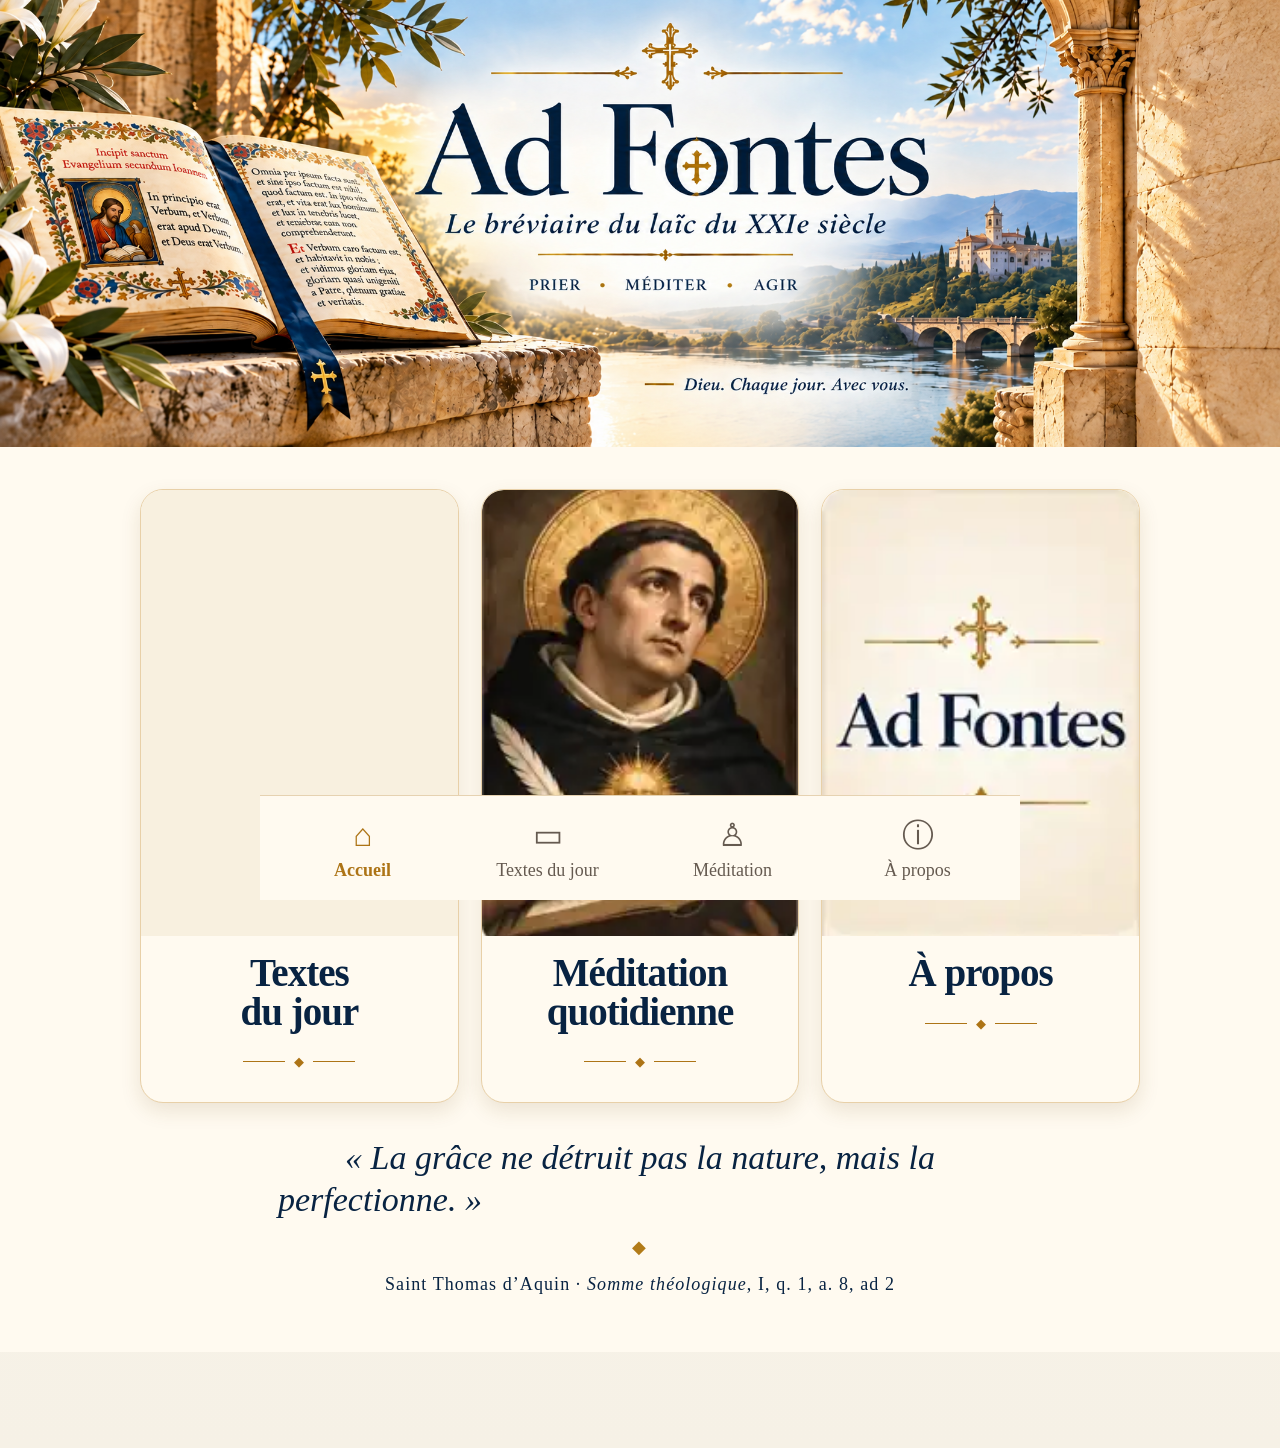
==== commit fcf8e060: "Revert homepage to v33" ====
--- a/index.html
+++ b/index.html
@@ -8,14 +8,14 @@
   <link rel="manifest" href="manifest.webmanifest" />
   <link rel="icon" href="icon.svg" type="image/svg+xml" />
   <link rel="apple-touch-icon" href="icon.svg" />
-  <link rel="stylesheet" href="styles.css?v=34" />
+  <link rel="stylesheet" href="styles.css?v=33" />
   <title>Ad Fontes — Méditation & Liturgie</title>
 </head>
 <body>
   <div class="app-shell">
     <header class="topbar">
       <div class="brand-wrap">
-        <img class="brand-banner" src="assets/file_0000000000c082108ce827725e006074.png?v=34" alt="Ad Fontes — Le bréviaire du laïc du XXIe siècle" />
+        <img class="brand-banner" src="assets/file_0000000000c082108ce827725e006074.png?v=33" alt="Ad Fontes — Le bréviaire du laïc du XXIe siècle" />
       </div>
       <button id="installBtn" class="ghost hidden">Installer</button>
     </header>
@@ -24,15 +24,15 @@
       <section id="view-home" class="view active" aria-labelledby="tab-home">
         <div class="home-menu home-icon-grid">
           <button class="home-tile home-image-tile" data-go="today">
-            <span class="home-visual exact-home-art exact-bible" aria-hidden="true"><img src="./assets/home-bible.webp?v=34" alt=""></span>
+            <span class="home-visual exact-home-art exact-bible" aria-hidden="true"><img src="./assets/home-bible.webp?v=33" alt=""></span>
             <span class="home-tile-label"><strong>Textes<br>du jour</strong><span class="tile-ornament">◆</span></span>
           </button>
           <button class="home-tile home-image-tile" data-go="mass">
-            <span class="home-visual exact-home-art exact-thomas" aria-hidden="true"><img src="./assets/home-thomas.webp?v=34" alt=""></span>
+            <span class="home-visual exact-home-art exact-thomas" aria-hidden="true"><img src="./assets/home-thomas.webp?v=33" alt=""></span>
             <span class="home-tile-label"><strong>Méditation<br>quotidienne</strong><span class="tile-ornament">◆</span></span>
           </button>
           <button class="home-tile home-image-tile" data-go="about">
-            <span class="home-visual exact-home-art exact-about banner-about" aria-hidden="true"><span class="about-overlay"><span class="about-cross">✠</span><span>Ad Fontes</span></span></span>
+            <span class="home-visual exact-home-art exact-about" aria-hidden="true"><img src="./assets/home-about.webp?v=33" alt=""></span>
             <span class="home-tile-label"><strong>À propos</strong><span class="tile-ornament">◆</span></span>
           </button>
         </div>
@@ -165,14 +165,14 @@
     </main>
 
     <nav class="bottom-nav" aria-label="Navigation principale">
-      <button id="tab-home" class="nav-btn active" data-view="home"><span class="nav-glyph nav-home-icon" aria-hidden="true">⌂</span><small>Accueil</small></button>
-      <button id="tab-today" class="nav-btn" data-view="today"><span class="nav-glyph nav-bible-icon" aria-hidden="true">📖</span><small>Textes du jour</small></button>
-      <button id="tab-mass" class="nav-btn" data-view="mass"><span class="nav-glyph nav-thomas-icon" aria-hidden="true">♙</span><small>Méditation</small></button>
-      <button id="tab-about" class="nav-btn" data-view="about"><span class="nav-glyph nav-about-icon" aria-hidden="true">ⓘ</span><small>À propos</small></button>
+      <button id="tab-home" class="nav-btn active" data-view="home"><span class="nav-glyph">⌂</span><small>Accueil</small></button>
+      <button id="tab-today" class="nav-btn" data-view="today"><span class="nav-glyph">▭</span><small>Textes du jour</small></button>
+      <button id="tab-mass" class="nav-btn" data-view="mass"><span class="nav-glyph">♙</span><small>Méditation</small></button>
+      <button id="tab-about" class="nav-btn" data-view="about"><span class="nav-glyph">ⓘ</span><small>À propos</small></button>
     </nav>
   </div>
 
-  <script src="meditations.js?v=34"></script>
-  <script src="app.js?v=34"></script>
+  <script src="meditations.js?v=33"></script>
+  <script src="app.js?v=33"></script>
 </body>
 </html>
--- a/styles.css
+++ b/styles.css
@@ -684,3 +684,39 @@
   #view-home .home-quote blockquote{font-size:clamp(22px,4.7vw,30px) !important;}
   #view-home .home-quote figcaption{font-size:clamp(12px,2.7vw,16px) !important;}
 }
+
+/* v34 — accueil validé : Bible, vignette bannière et menu symbolique */
+#view-home .exact-bible img{
+  object-fit:cover !important;
+  object-position:center !important;
+  filter:saturate(1.08) contrast(1.05) brightness(.94) !important;
+}
+#view-home .banner-about{
+  position:relative !important;
+  background-image:url('./assets/file_0000000000c082108ce827725e006074.png?v=34') !important;
+  background-size:cover !important;
+  background-position:center !important;
+}
+#view-home .banner-about::after{
+  content:""; position:absolute; inset:0;
+  background:linear-gradient(to bottom,rgba(255,250,240,.04),rgba(255,250,240,.08));
+}
+#view-home .about-overlay{
+  position:absolute; z-index:2; inset:0;
+  display:flex; flex-direction:column; align-items:center; justify-content:center; gap:12px;
+  color:#082342; font-family:Georgia,'Times New Roman',serif;
+  font-size:clamp(24px,3.4vw,39px); text-shadow:0 1px 1px rgba(255,255,255,.8);
+}
+#view-home .about-overlay .about-cross{color:#b27b18;font-size:.8em;}
+.bottom-nav .nav-glyph{
+  width:42px; height:38px; margin:0 auto 6px !important;
+  display:flex !important; align-items:center; justify-content:center;
+  font-family:Georgia,'Times New Roman',serif;
+}
+.bottom-nav .nav-bible-icon{font-size:29px !important; filter:grayscale(1) sepia(.25);}
+.bottom-nav .nav-thomas-icon{
+  border:2px solid currentColor; border-radius:50%; width:31px; height:31px;
+  font-size:20px !important; line-height:1;
+}
+.bottom-nav .nav-about-icon{font-size:31px !important;}
+.bottom-nav .nav-home-icon{font-size:32px !important;}
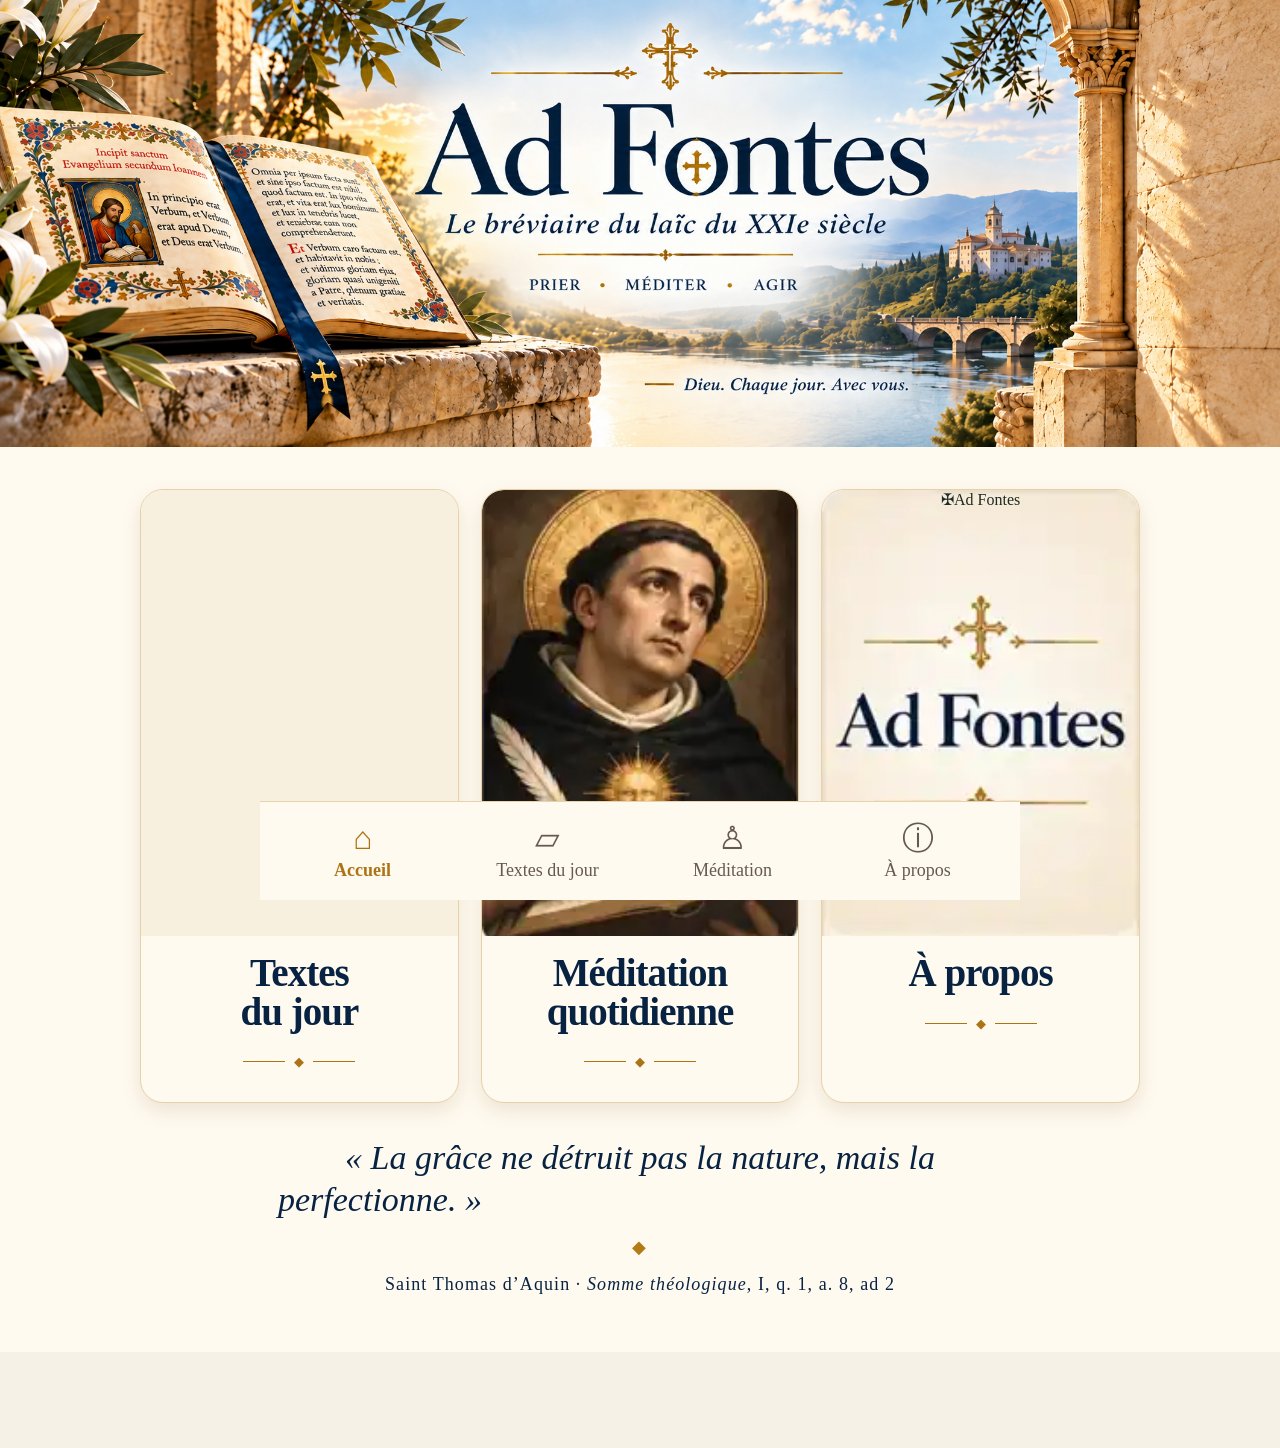
==== commit 2eb81938: "v35: apply approved home composition" ====
--- a/index.html
+++ b/index.html
@@ -8,14 +8,14 @@
   <link rel="manifest" href="manifest.webmanifest" />
   <link rel="icon" href="icon.svg" type="image/svg+xml" />
   <link rel="apple-touch-icon" href="icon.svg" />
-  <link rel="stylesheet" href="styles.css?v=33" />
+  <link rel="stylesheet" href="styles.css?v=35" />
   <title>Ad Fontes — Méditation & Liturgie</title>
 </head>
 <body>
   <div class="app-shell">
     <header class="topbar">
       <div class="brand-wrap">
-        <img class="brand-banner" src="assets/file_0000000000c082108ce827725e006074.png?v=33" alt="Ad Fontes — Le bréviaire du laïc du XXIe siècle" />
+        <img class="brand-banner" src="assets/file_0000000000c082108ce827725e006074.png?v=35" alt="Ad Fontes — Le bréviaire du laïc du XXIe siècle" />
       </div>
       <button id="installBtn" class="ghost hidden">Installer</button>
     </header>
@@ -24,15 +24,15 @@
       <section id="view-home" class="view active" aria-labelledby="tab-home">
         <div class="home-menu home-icon-grid">
           <button class="home-tile home-image-tile" data-go="today">
-            <span class="home-visual exact-home-art exact-bible" aria-hidden="true"><img src="./assets/home-bible.webp?v=33" alt=""></span>
+            <span class="home-visual exact-home-art exact-bible" aria-hidden="true"><img src="./assets/home-bible.webp?v=35" alt=""></span>
             <span class="home-tile-label"><strong>Textes<br>du jour</strong><span class="tile-ornament">◆</span></span>
           </button>
           <button class="home-tile home-image-tile" data-go="mass">
-            <span class="home-visual exact-home-art exact-thomas" aria-hidden="true"><img src="./assets/home-thomas.webp?v=33" alt=""></span>
+            <span class="home-visual exact-home-art exact-thomas" aria-hidden="true"><img src="./assets/home-thomas.webp?v=35" alt=""></span>
             <span class="home-tile-label"><strong>Méditation<br>quotidienne</strong><span class="tile-ornament">◆</span></span>
           </button>
           <button class="home-tile home-image-tile" data-go="about">
-            <span class="home-visual exact-home-art exact-about" aria-hidden="true"><img src="./assets/home-about.webp?v=33" alt=""></span>
+            <span class="home-visual exact-home-art exact-about home-about-scene" aria-hidden="true"><span class="home-about-wordmark"><span class="mini-cross">✠</span><span>Ad Fontes</span></span></span>
             <span class="home-tile-label"><strong>À propos</strong><span class="tile-ornament">◆</span></span>
           </button>
         </div>
@@ -165,14 +165,14 @@
     </main>
 
     <nav class="bottom-nav" aria-label="Navigation principale">
-      <button id="tab-home" class="nav-btn active" data-view="home"><span class="nav-glyph">⌂</span><small>Accueil</small></button>
-      <button id="tab-today" class="nav-btn" data-view="today"><span class="nav-glyph">▭</span><small>Textes du jour</small></button>
-      <button id="tab-mass" class="nav-btn" data-view="mass"><span class="nav-glyph">♙</span><small>Méditation</small></button>
-      <button id="tab-about" class="nav-btn" data-view="about"><span class="nav-glyph">ⓘ</span><small>À propos</small></button>
+      <button id="tab-home" class="nav-btn active" data-view="home"><span class="nav-glyph nav-home-symbol">⌂</span><small>Accueil</small></button>
+      <button id="tab-today" class="nav-btn" data-view="today"><span class="nav-glyph nav-book-symbol">▱</span><small>Textes du jour</small></button>
+      <button id="tab-mass" class="nav-btn" data-view="mass"><span class="nav-glyph nav-thomas-symbol">♙</span><small>Méditation</small></button>
+      <button id="tab-about" class="nav-btn" data-view="about"><span class="nav-glyph nav-info-symbol">ⓘ</span><small>À propos</small></button>
     </nav>
   </div>
 
-  <script src="meditations.js?v=33"></script>
-  <script src="app.js?v=33"></script>
+  <script src="meditations.js?v=35"></script>
+  <script src="app.js?v=35"></script>
 </body>
 </html>
--- a/styles.css
+++ b/styles.css
@@ -684,39 +684,3 @@
   #view-home .home-quote blockquote{font-size:clamp(22px,4.7vw,30px) !important;}
   #view-home .home-quote figcaption{font-size:clamp(12px,2.7vw,16px) !important;}
 }
-
-/* v34 — accueil validé : Bible, vignette bannière et menu symbolique */
-#view-home .exact-bible img{
-  object-fit:cover !important;
-  object-position:center !important;
-  filter:saturate(1.08) contrast(1.05) brightness(.94) !important;
-}
-#view-home .banner-about{
-  position:relative !important;
-  background-image:url('./assets/file_0000000000c082108ce827725e006074.png?v=34') !important;
-  background-size:cover !important;
-  background-position:center !important;
-}
-#view-home .banner-about::after{
-  content:""; position:absolute; inset:0;
-  background:linear-gradient(to bottom,rgba(255,250,240,.04),rgba(255,250,240,.08));
-}
-#view-home .about-overlay{
-  position:absolute; z-index:2; inset:0;
-  display:flex; flex-direction:column; align-items:center; justify-content:center; gap:12px;
-  color:#082342; font-family:Georgia,'Times New Roman',serif;
-  font-size:clamp(24px,3.4vw,39px); text-shadow:0 1px 1px rgba(255,255,255,.8);
-}
-#view-home .about-overlay .about-cross{color:#b27b18;font-size:.8em;}
-.bottom-nav .nav-glyph{
-  width:42px; height:38px; margin:0 auto 6px !important;
-  display:flex !important; align-items:center; justify-content:center;
-  font-family:Georgia,'Times New Roman',serif;
-}
-.bottom-nav .nav-bible-icon{font-size:29px !important; filter:grayscale(1) sepia(.25);}
-.bottom-nav .nav-thomas-icon{
-  border:2px solid currentColor; border-radius:50%; width:31px; height:31px;
-  font-size:20px !important; line-height:1;
-}
-.bottom-nav .nav-about-icon{font-size:31px !important;}
-.bottom-nav .nav-home-icon{font-size:32px !important;}
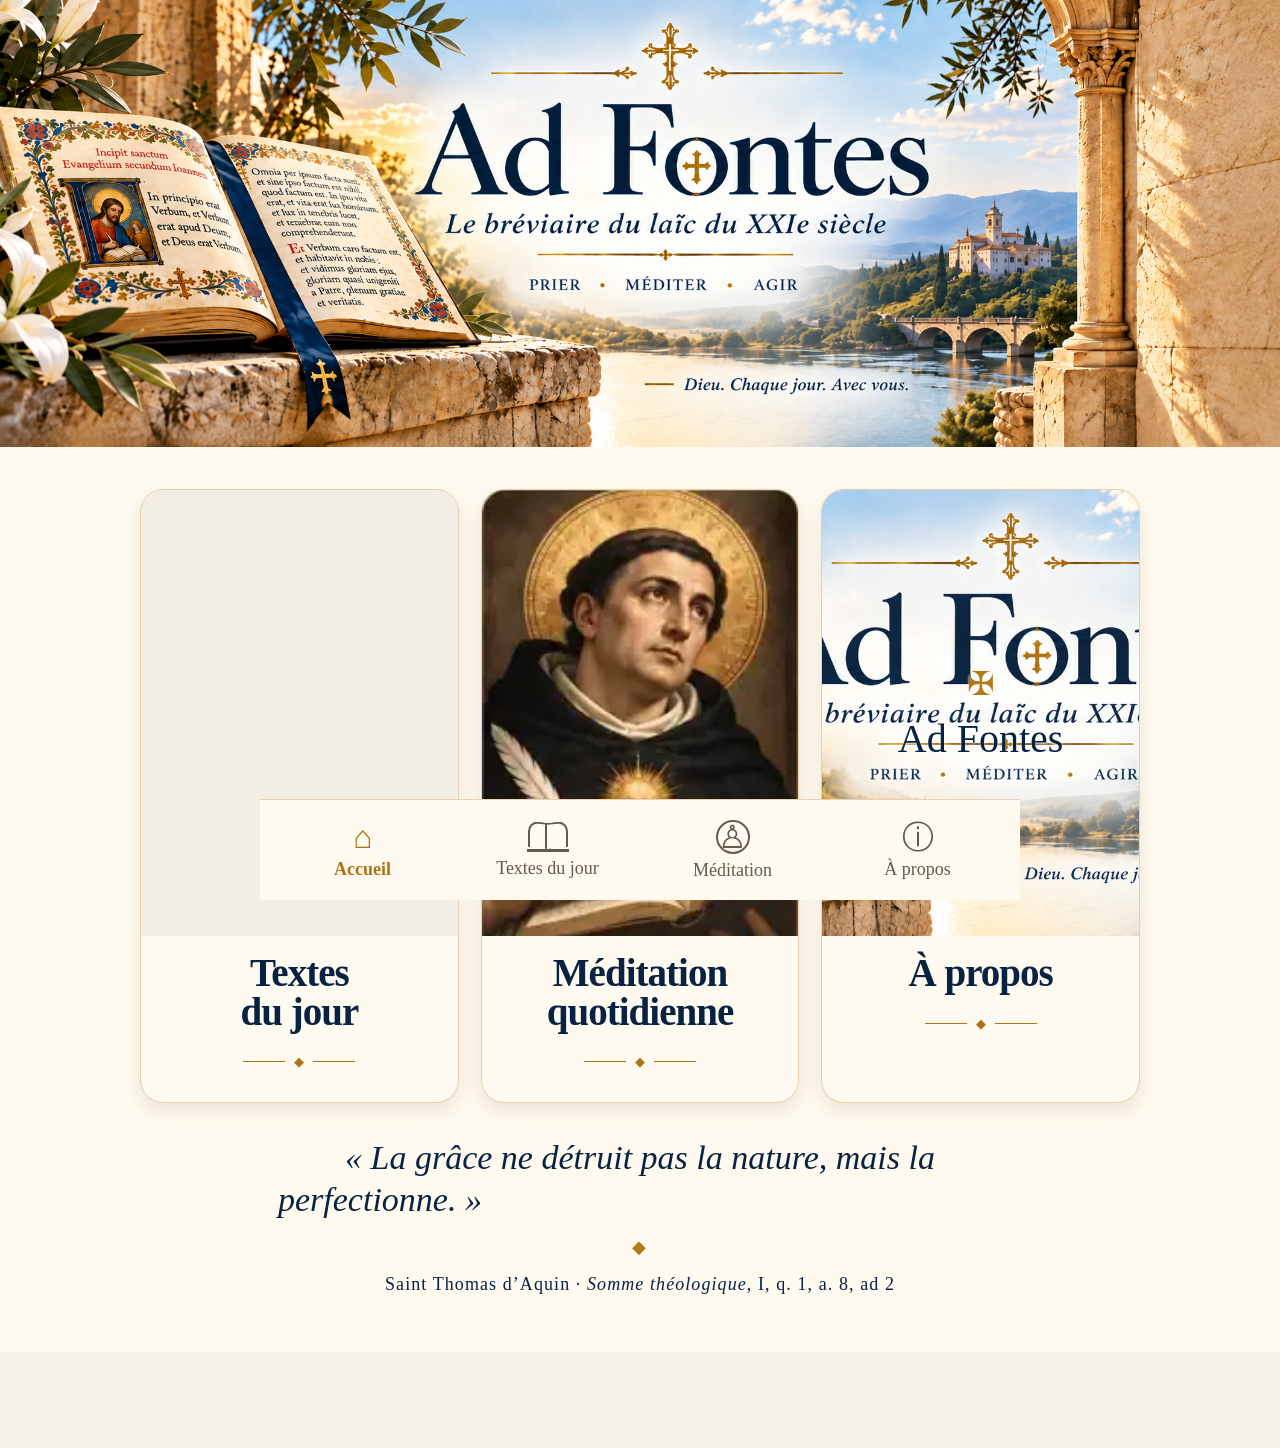
==== commit 1f9e569d: "v36: harmonize navigation assets" ====
--- a/index.html
+++ b/index.html
@@ -8,14 +8,14 @@
   <link rel="manifest" href="manifest.webmanifest" />
   <link rel="icon" href="icon.svg" type="image/svg+xml" />
   <link rel="apple-touch-icon" href="icon.svg" />
-  <link rel="stylesheet" href="styles.css?v=35" />
+  <link rel="stylesheet" href="styles.css?v=36" />
   <title>Ad Fontes — Méditation & Liturgie</title>
 </head>
 <body>
   <div class="app-shell">
     <header class="topbar">
       <div class="brand-wrap">
-        <img class="brand-banner" src="assets/file_0000000000c082108ce827725e006074.png?v=35" alt="Ad Fontes — Le bréviaire du laïc du XXIe siècle" />
+        <img class="brand-banner" src="assets/file_0000000000c082108ce827725e006074.png?v=36" alt="Ad Fontes — Le bréviaire du laïc du XXIe siècle" />
       </div>
       <button id="installBtn" class="ghost hidden">Installer</button>
     </header>
@@ -24,11 +24,11 @@
       <section id="view-home" class="view active" aria-labelledby="tab-home">
         <div class="home-menu home-icon-grid">
           <button class="home-tile home-image-tile" data-go="today">
-            <span class="home-visual exact-home-art exact-bible" aria-hidden="true"><img src="./assets/home-bible.webp?v=35" alt=""></span>
+            <span class="home-visual exact-home-art exact-bible" aria-hidden="true"><img src="./assets/home-bible.webp?v=36" alt=""></span>
             <span class="home-tile-label"><strong>Textes<br>du jour</strong><span class="tile-ornament">◆</span></span>
           </button>
           <button class="home-tile home-image-tile" data-go="mass">
-            <span class="home-visual exact-home-art exact-thomas" aria-hidden="true"><img src="./assets/home-thomas.webp?v=35" alt=""></span>
+            <span class="home-visual exact-home-art exact-thomas" aria-hidden="true"><img src="./assets/home-thomas.webp?v=36" alt=""></span>
             <span class="home-tile-label"><strong>Méditation<br>quotidienne</strong><span class="tile-ornament">◆</span></span>
           </button>
           <button class="home-tile home-image-tile" data-go="about">
@@ -172,7 +172,7 @@
     </nav>
   </div>
 
-  <script src="meditations.js?v=35"></script>
-  <script src="app.js?v=35"></script>
+  <script src="meditations.js?v=36"></script>
+  <script src="app.js?v=36"></script>
 </body>
 </html>
--- a/styles.css
+++ b/styles.css
@@ -684,3 +684,32 @@
   #view-home .home-quote blockquote{font-size:clamp(22px,4.7vw,30px) !important;}
   #view-home .home-quote figcaption{font-size:clamp(12px,2.7vw,16px) !important;}
 }
+
+/* v35 — accueil inspiré strictement de la maquette approuvée */
+#view-home .exact-bible{
+  background:linear-gradient(rgba(20,10,5,.05),rgba(20,10,5,.05)),url('./assets/home-bible.webp?v=35') center/cover no-repeat !important;
+}
+#view-home .exact-bible img{display:block!important;width:100%!important;height:100%!important;object-fit:cover!important;object-position:center!important;}
+#view-home .exact-thomas img{display:block!important;width:100%!important;height:100%!important;object-fit:cover!important;object-position:50% 10%!important;}
+#view-home .home-about-scene{
+  position:relative!important;
+  background-image:url('./assets/file_0000000000c082108ce827725e006074.png?v=35')!important;
+  background-size:cover!important;background-position:center!important;
+}
+#view-home .home-about-scene::after{content:"";position:absolute;inset:0;background:rgba(255,250,240,.04);}
+#view-home .home-about-wordmark{
+  position:absolute;z-index:2;inset:0;display:flex;flex-direction:column;align-items:center;justify-content:center;gap:12px;
+  font-family:Georgia,'Times New Roman',serif;font-size:clamp(25px,3.5vw,40px);color:#082342;
+  text-shadow:0 1px 2px rgba(255,255,255,.95);
+}
+#view-home .home-about-wordmark .mini-cross{font-size:.82em;color:#b27b18;}
+.bottom-nav .nav-glyph{display:flex!important;align-items:center;justify-content:center;margin:0 auto 7px!important;color:currentColor;}
+.bottom-nav .nav-home-symbol{font-size:35px!important;}
+.bottom-nav .nav-book-symbol{width:42px;height:30px;font-size:0!important;position:relative;border-bottom:3px solid currentColor;}
+.bottom-nav .nav-book-symbol::before,.bottom-nav .nav-book-symbol::after{
+ content:"";position:absolute;top:0;width:19px;height:24px;border:2px solid currentColor;border-bottom:0;background:#fffaf0;
+}
+.bottom-nav .nav-book-symbol::before{left:1px;border-radius:10px 1px 0 1px;transform:skewY(5deg);}
+.bottom-nav .nav-book-symbol::after{right:1px;border-radius:1px 10px 1px 0;transform:skewY(-5deg);}
+.bottom-nav .nav-thomas-symbol{width:34px;height:34px;border:2px solid currentColor;border-radius:50%;font-size:21px!important;}
+.bottom-nav .nav-info-symbol{font-size:35px!important;}
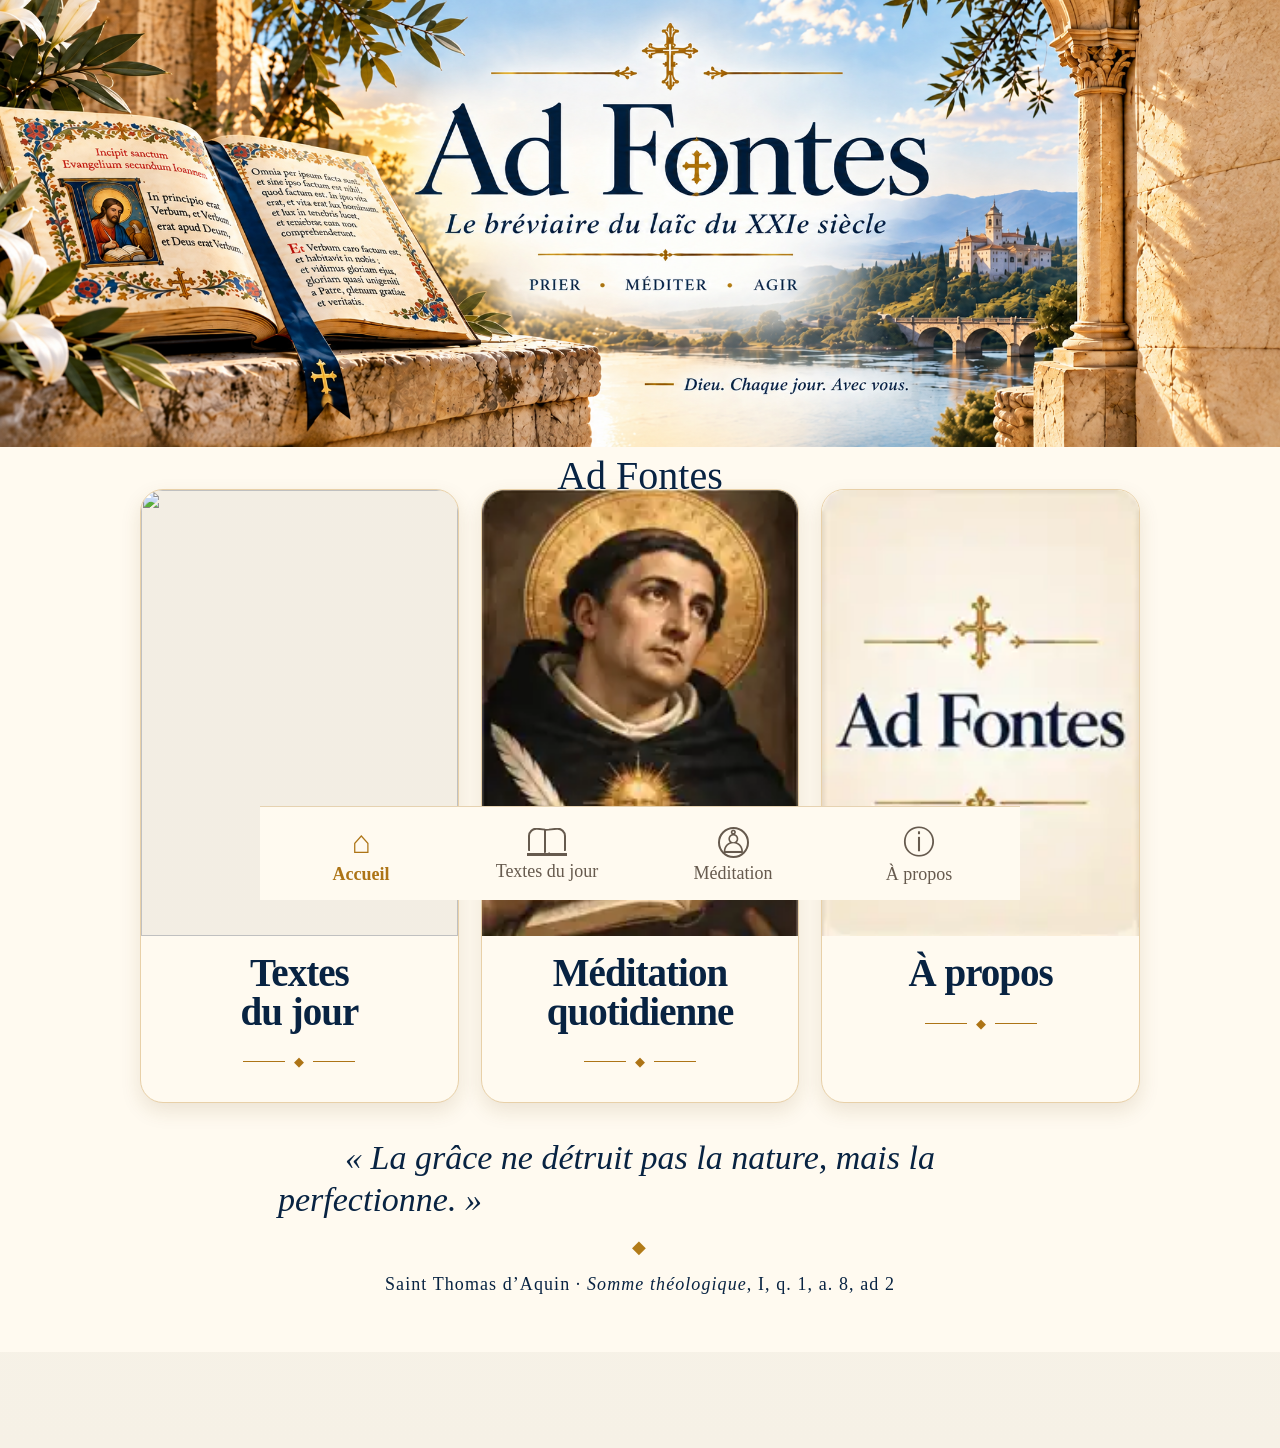
==== commit accdffec: "v37: add altar Bible and simplify About card" ====
--- a/index.html
+++ b/index.html
@@ -8,14 +8,14 @@
   <link rel="manifest" href="manifest.webmanifest" />
   <link rel="icon" href="icon.svg" type="image/svg+xml" />
   <link rel="apple-touch-icon" href="icon.svg" />
-  <link rel="stylesheet" href="styles.css?v=36" />
+  <link rel="stylesheet" href="styles.css?v=37" />
   <title>Ad Fontes — Méditation & Liturgie</title>
 </head>
 <body>
   <div class="app-shell">
     <header class="topbar">
       <div class="brand-wrap">
-        <img class="brand-banner" src="assets/file_0000000000c082108ce827725e006074.png?v=36" alt="Ad Fontes — Le bréviaire du laïc du XXIe siècle" />
+        <img class="brand-banner" src="assets/file_0000000000c082108ce827725e006074.png?v=37" alt="Ad Fontes — Le bréviaire du laïc du XXIe siècle" />
       </div>
       <button id="installBtn" class="ghost hidden">Installer</button>
     </header>
@@ -24,15 +24,15 @@
       <section id="view-home" class="view active" aria-labelledby="tab-home">
         <div class="home-menu home-icon-grid">
           <button class="home-tile home-image-tile" data-go="today">
-            <span class="home-visual exact-home-art exact-bible" aria-hidden="true"><img src="./assets/home-bible.webp?v=36" alt=""></span>
+            <span class="home-visual exact-home-art exact-bible altar-bible-photo" aria-hidden="true"><img src="https://www.publicdomainpictures.net/pictures/250000/velka/the-altar.jpg" alt=""></span>
             <span class="home-tile-label"><strong>Textes<br>du jour</strong><span class="tile-ornament">◆</span></span>
           </button>
           <button class="home-tile home-image-tile" data-go="mass">
-            <span class="home-visual exact-home-art exact-thomas" aria-hidden="true"><img src="./assets/home-thomas.webp?v=36" alt=""></span>
+            <span class="home-visual exact-home-art exact-thomas" aria-hidden="true"><img src="./assets/home-thomas.webp?v=37" alt=""></span>
             <span class="home-tile-label"><strong>Méditation<br>quotidienne</strong><span class="tile-ornament">◆</span></span>
           </button>
           <button class="home-tile home-image-tile" data-go="about">
-            <span class="home-visual exact-home-art exact-about home-about-scene" aria-hidden="true"><span class="home-about-wordmark"><span class="mini-cross">✠</span><span>Ad Fontes</span></span></span>
+            <span class="home-visual exact-home-art exact-about about-plain-card" aria-hidden="true"><span class="home-about-wordmark"><span class="mini-cross">✠</span><span>Ad Fontes</span></span></span>
             <span class="home-tile-label"><strong>À propos</strong><span class="tile-ornament">◆</span></span>
           </button>
         </div>
@@ -172,7 +172,7 @@
     </nav>
   </div>
 
-  <script src="meditations.js?v=36"></script>
-  <script src="app.js?v=36"></script>
+  <script src="meditations.js?v=37"></script>
+  <script src="app.js?v=37"></script>
 </body>
 </html>
--- a/styles.css
+++ b/styles.css
@@ -713,3 +713,47 @@
 .bottom-nav .nav-book-symbol::after{right:1px;border-radius:1px 10px 1px 0;transform:skewY(-5deg);}
 .bottom-nav .nav-thomas-symbol{width:34px;height:34px;border:2px solid currentColor;border-radius:50%;font-size:21px!important;}
 .bottom-nav .nav-info-symbol{font-size:35px!important;}
+
+/* v36 — menu inférieur uniforme dans toutes les rubriques */
+.bottom-nav{
+  grid-template-columns:repeat(4,1fr)!important;
+  background:#fffaf0!important;
+  border-top:1px solid #e6d2b1!important;
+  padding:10px 8px max(10px,env(safe-area-inset-bottom))!important;
+}
+.bottom-nav .nav-btn{
+  min-width:0!important;
+  padding:5px 2px 3px!important;
+  color:#665a4e!important;
+  background:transparent!important;
+  border:0!important;
+  font-family:Georgia,'Times New Roman',serif!important;
+}
+.bottom-nav .nav-btn.active{color:#ad7416!important;}
+.bottom-nav .nav-btn small{
+  display:block!important;
+  font-family:Georgia,'Times New Roman',serif!important;
+  font-size:11px!important;
+  line-height:1.1!important;
+  white-space:nowrap!important;
+}
+.bottom-nav .nav-glyph{
+  width:40px!important;height:34px!important;
+  display:flex!important;align-items:center!important;justify-content:center!important;
+  margin:0 auto 5px!important;color:currentColor!important;
+}
+.bottom-nav .nav-home-symbol{font-size:31px!important;}
+.bottom-nav .nav-book-symbol{width:40px!important;height:28px!important;font-size:0!important;position:relative!important;border-bottom:3px solid currentColor!important;}
+.bottom-nav .nav-book-symbol::before,.bottom-nav .nav-book-symbol::after{
+  content:""!important;position:absolute!important;top:0!important;width:18px!important;height:22px!important;
+  border:2px solid currentColor!important;border-bottom:0!important;background:#fffaf0!important;
+}
+.bottom-nav .nav-book-symbol::before{left:1px!important;border-radius:9px 1px 0 1px!important;transform:skewY(5deg)!important;}
+.bottom-nav .nav-book-symbol::after{right:1px!important;border-radius:1px 9px 1px 0!important;transform:skewY(-5deg)!important;}
+.bottom-nav .nav-thomas-symbol{width:31px!important;height:31px!important;border:2px solid currentColor!important;border-radius:50%!important;font-size:19px!important;}
+.bottom-nav .nav-info-symbol{font-size:31px!important;}
+@media(max-width:420px){
+ .bottom-nav{padding-left:4px!important;padding-right:4px!important;}
+ .bottom-nav .nav-btn small{font-size:9.5px!important;}
+ .bottom-nav .nav-glyph{transform:scale(.92);}
+}
